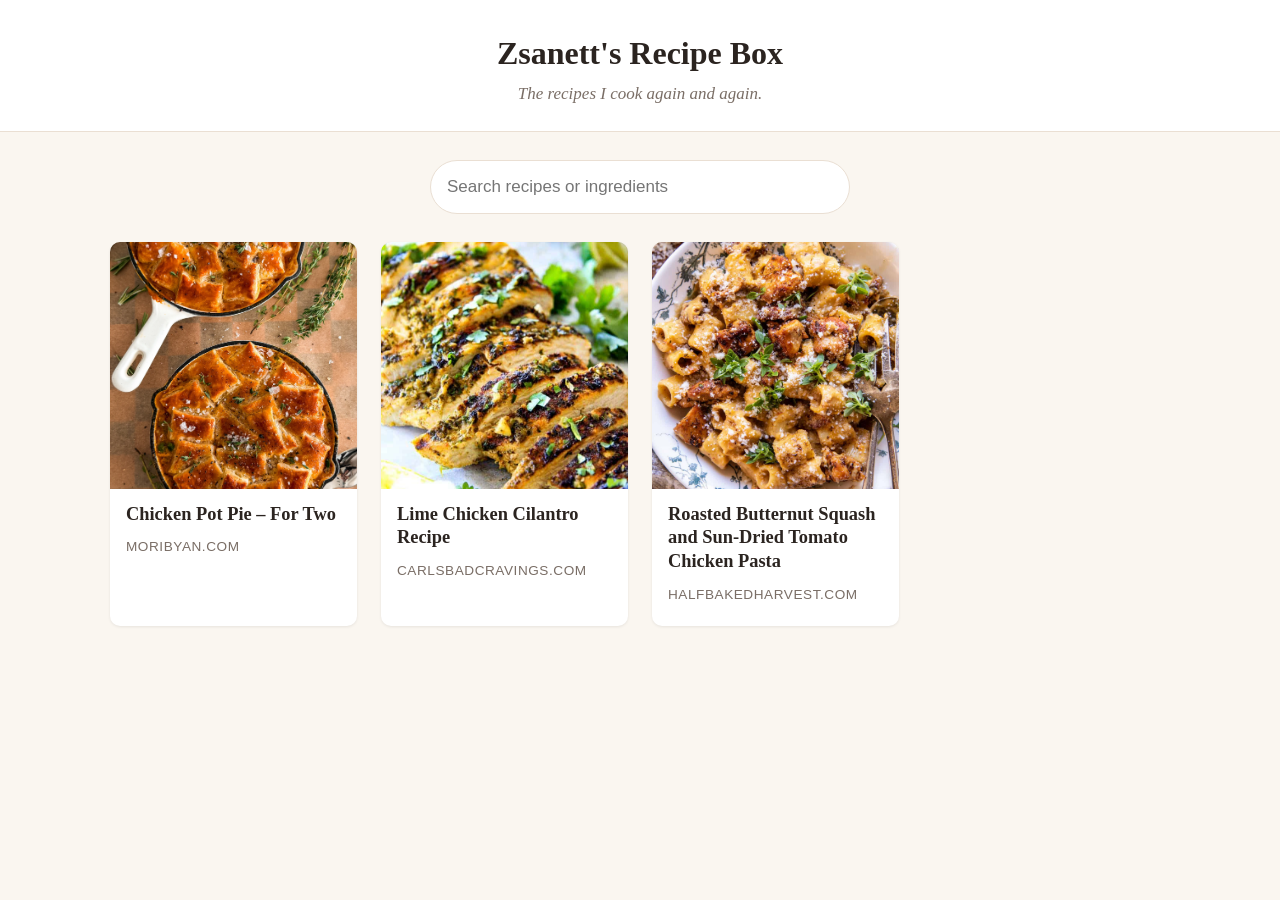
==== index.html @ 9c0dc09d "Recipe box site with schema.org recipe extractor Co-Authored-By: Devin AI <158243242+devin-ai-integr" ====
<!doctype html>
<html lang="en">
<head>
  <meta charset="utf-8">
  <meta name="viewport" content="width=device-width, initial-scale=1">
  <title>Zsanett's Recipe Box</title>
  <link rel="stylesheet" href="styles.css?v=1">
</head>
<body>
  <header class="site-header">
    <a class="brand" href="./">Zsanett's Recipe Box</a>
    <p class="tagline">The recipes I cook again and again.</p>
  </header>
  <main class="wrap">
    <input id="search" class="search" type="search" placeholder="Search recipes or ingredients" aria-label="Search recipes">
    <ul id="grid" class="grid" aria-live="polite"></ul>
  </main>
  <script src="js/app.js?v=1"></script>
  <script>RecipeBox.renderGrid();</script>
</body>
</html>
---- styles.css ----
:root {
  --bg: #faf6f0;
  --card: #fff;
  --ink: #2b2420;
  --muted: #7a6e66;
  --accent: #c0582f;
  --line: #eadfd3;
  --serif: Georgia, "Times New Roman", serif;
  --sans: -apple-system, BlinkMacSystemFont, "Segoe UI", Roboto, Helvetica, Arial, sans-serif;
}
* { box-sizing: border-box; }
body { margin: 0; background: var(--bg); color: var(--ink); font: 17px/1.6 var(--sans); }
a { color: var(--accent); }
.wrap { max-width: 1100px; margin: 0 auto; padding: 0 20px 60px; }

.site-header { text-align: center; padding: 36px 20px 24px; border-bottom: 1px solid var(--line); background: var(--card); margin-bottom: 28px; }
.brand { font: 700 2rem/1.1 var(--serif); color: var(--ink); text-decoration: none; }
.tagline { margin: 8px 0 0; color: var(--muted); font-style: italic; font-family: var(--serif); }

.search { display: block; width: 100%; max-width: 420px; margin: 0 auto 28px; padding: 12px 16px; font: inherit; border: 1px solid var(--line); border-radius: 999px; background: var(--card); }
.search:focus { outline: 2px solid var(--accent); outline-offset: 1px; }

.grid { list-style: none; margin: 0; padding: 0; display: grid; gap: 24px; grid-template-columns: repeat(auto-fill, minmax(240px, 1fr)); }
.card a { display: block; height: 100%; background: var(--card); border-radius: 10px; overflow: hidden; text-decoration: none; color: inherit; box-shadow: 0 1px 3px rgba(0,0,0,.08); transition: transform .15s, box-shadow .15s; }
.card a:hover, .card a:focus-visible { transform: translateY(-3px); box-shadow: 0 8px 20px rgba(0,0,0,.12); }
.thumb { aspect-ratio: 1 / 1; background: var(--line); }
.thumb img { width: 100%; height: 100%; object-fit: cover; display: block; }
.card-body { padding: 14px 16px 18px; }
.card h2 { margin: 0 0 6px; font: 700 1.15rem/1.3 var(--serif); }
.source { color: var(--muted); font-size: .85rem; text-transform: uppercase; letter-spacing: .04em; }
.empty { color: var(--muted); grid-column: 1 / -1; text-align: center; }

.back { display: inline-block; margin-bottom: 16px; text-decoration: none; font-weight: 600; }
.recipe-card { background: var(--card); border: 1px solid var(--line); border-radius: 12px; overflow: hidden; }
.recipe-head { display: grid; grid-template-columns: minmax(0, 1fr) minmax(0, 1fr); align-items: center; border-bottom: 1px solid var(--line); }
.hero { width: 100%; aspect-ratio: 1 / 1; object-fit: cover; display: block; }
.recipe-title { padding: 28px 32px; }
.recipe-title h1 { font: 700 2.2rem/1.15 var(--serif); margin: 0 0 12px; }
.btn { margin-top: 12px; padding: 10px 22px; border: 0; border-radius: 999px; background: var(--accent); color: #fff; font: 600 .95rem var(--sans); cursor: pointer; }
.btn:hover { filter: brightness(1.08); }

.recipe-body { display: grid; grid-template-columns: minmax(0, 1fr) minmax(0, 1.6fr); gap: 40px; padding: 28px 32px 36px; }
.recipe-body h2 { font: 700 1.4rem var(--serif); margin: 0 0 14px; padding-bottom: 8px; border-bottom: 2px solid var(--accent); }
.recipe-body h3 { font: 700 1rem var(--sans); text-transform: uppercase; letter-spacing: .05em; color: var(--muted); margin: 22px 0 8px; }
.ingredients { list-style: none; margin: 0; padding: 0; }
.ingredients li { padding: 8px 0; border-bottom: 1px dashed var(--line); }
.ingredients label { display: flex; gap: 10px; align-items: flex-start; cursor: pointer; }
.ingredients input { margin-top: 6px; accent-color: var(--accent); }
.ingredients input:checked + span { color: var(--muted); text-decoration: line-through; }
.method ol { margin: 0; padding: 0; list-style: none; counter-reset: step; }
.method li { counter-increment: step; position: relative; padding: 0 0 18px 46px; }
.method li::before { content: counter(step); position: absolute; left: 0; top: 0; width: 30px; height: 30px; border-radius: 50%; background: var(--accent); color: #fff; font-weight: 700; font-size: .9rem; display: grid; place-items: center; }

@media (max-width: 760px) {
  .recipe-head, .recipe-body { grid-template-columns: 1fr; }
  .recipe-title, .recipe-body { padding: 20px; }
  .recipe-title h1 { font-size: 1.7rem; }
  .recipe-body { gap: 24px; }
}

@media print {
  .site-header, .back, .btn { display: none; }
  body { background: #fff; }
  .recipe-card { border: 0; }
  .recipe-head { grid-template-columns: 200px 1fr; }
}
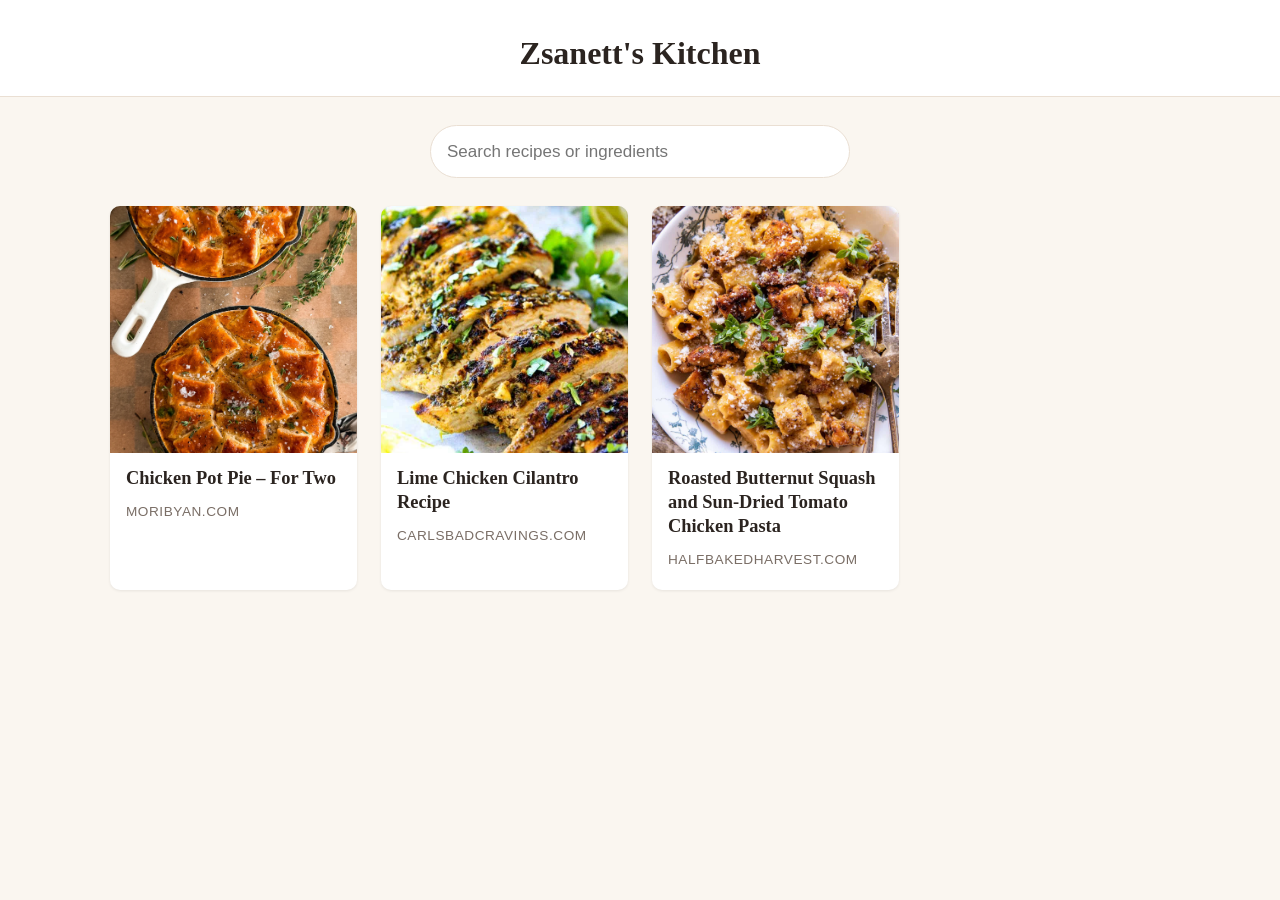
==== commit 30660fe5: "Rename site to Zsanett's Kitchen and drop the tagline Co-Authored-By: Devin AI <158243242+devin-ai-i" ====
--- a/index.html
+++ b/index.html
@@ -3,19 +3,18 @@
 <head>
   <meta charset="utf-8">
   <meta name="viewport" content="width=device-width, initial-scale=1">
-  <title>Zsanett's Recipe Box</title>
-  <link rel="stylesheet" href="styles.css?v=1">
+  <title>Zsanett's Kitchen</title>
+  <link rel="stylesheet" href="styles.css?v=2">
 </head>
 <body>
   <header class="site-header">
-    <a class="brand" href="./">Zsanett's Recipe Box</a>
-    <p class="tagline">The recipes I cook again and again.</p>
+    <a class="brand" href="./">Zsanett's Kitchen</a>
   </header>
   <main class="wrap">
     <input id="search" class="search" type="search" placeholder="Search recipes or ingredients" aria-label="Search recipes">
     <ul id="grid" class="grid" aria-live="polite"></ul>
   </main>
-  <script src="js/app.js?v=1"></script>
+  <script src="js/app.js?v=2"></script>
   <script>RecipeBox.renderGrid();</script>
 </body>
 </html>
--- a/styles.css
+++ b/styles.css
@@ -15,7 +15,6 @@
 
 .site-header { text-align: center; padding: 36px 20px 24px; border-bottom: 1px solid var(--line); background: var(--card); margin-bottom: 28px; }
 .brand { font: 700 2rem/1.1 var(--serif); color: var(--ink); text-decoration: none; }
-.tagline { margin: 8px 0 0; color: var(--muted); font-style: italic; font-family: var(--serif); }
 
 .search { display: block; width: 100%; max-width: 420px; margin: 0 auto 28px; padding: 12px 16px; font: inherit; border: 1px solid var(--line); border-radius: 999px; background: var(--card); }
 .search:focus { outline: 2px solid var(--accent); outline-offset: 1px; }
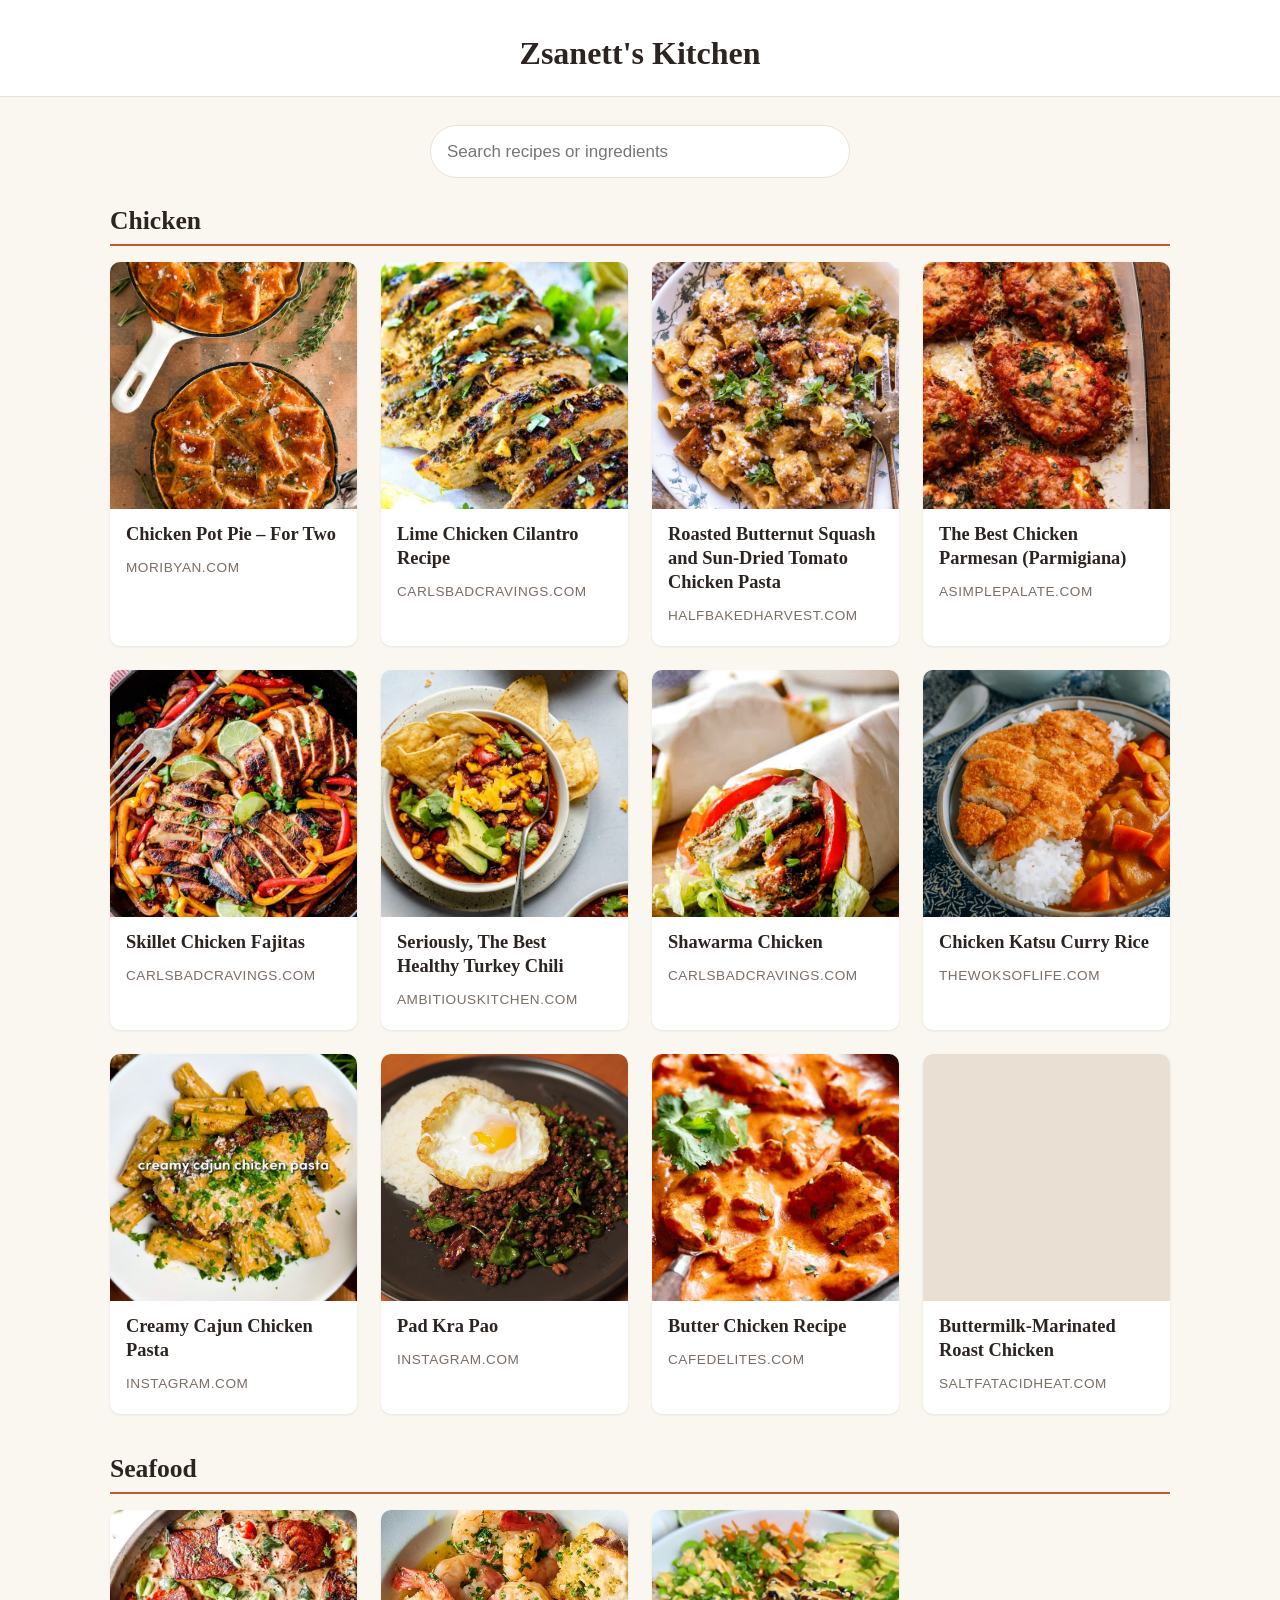
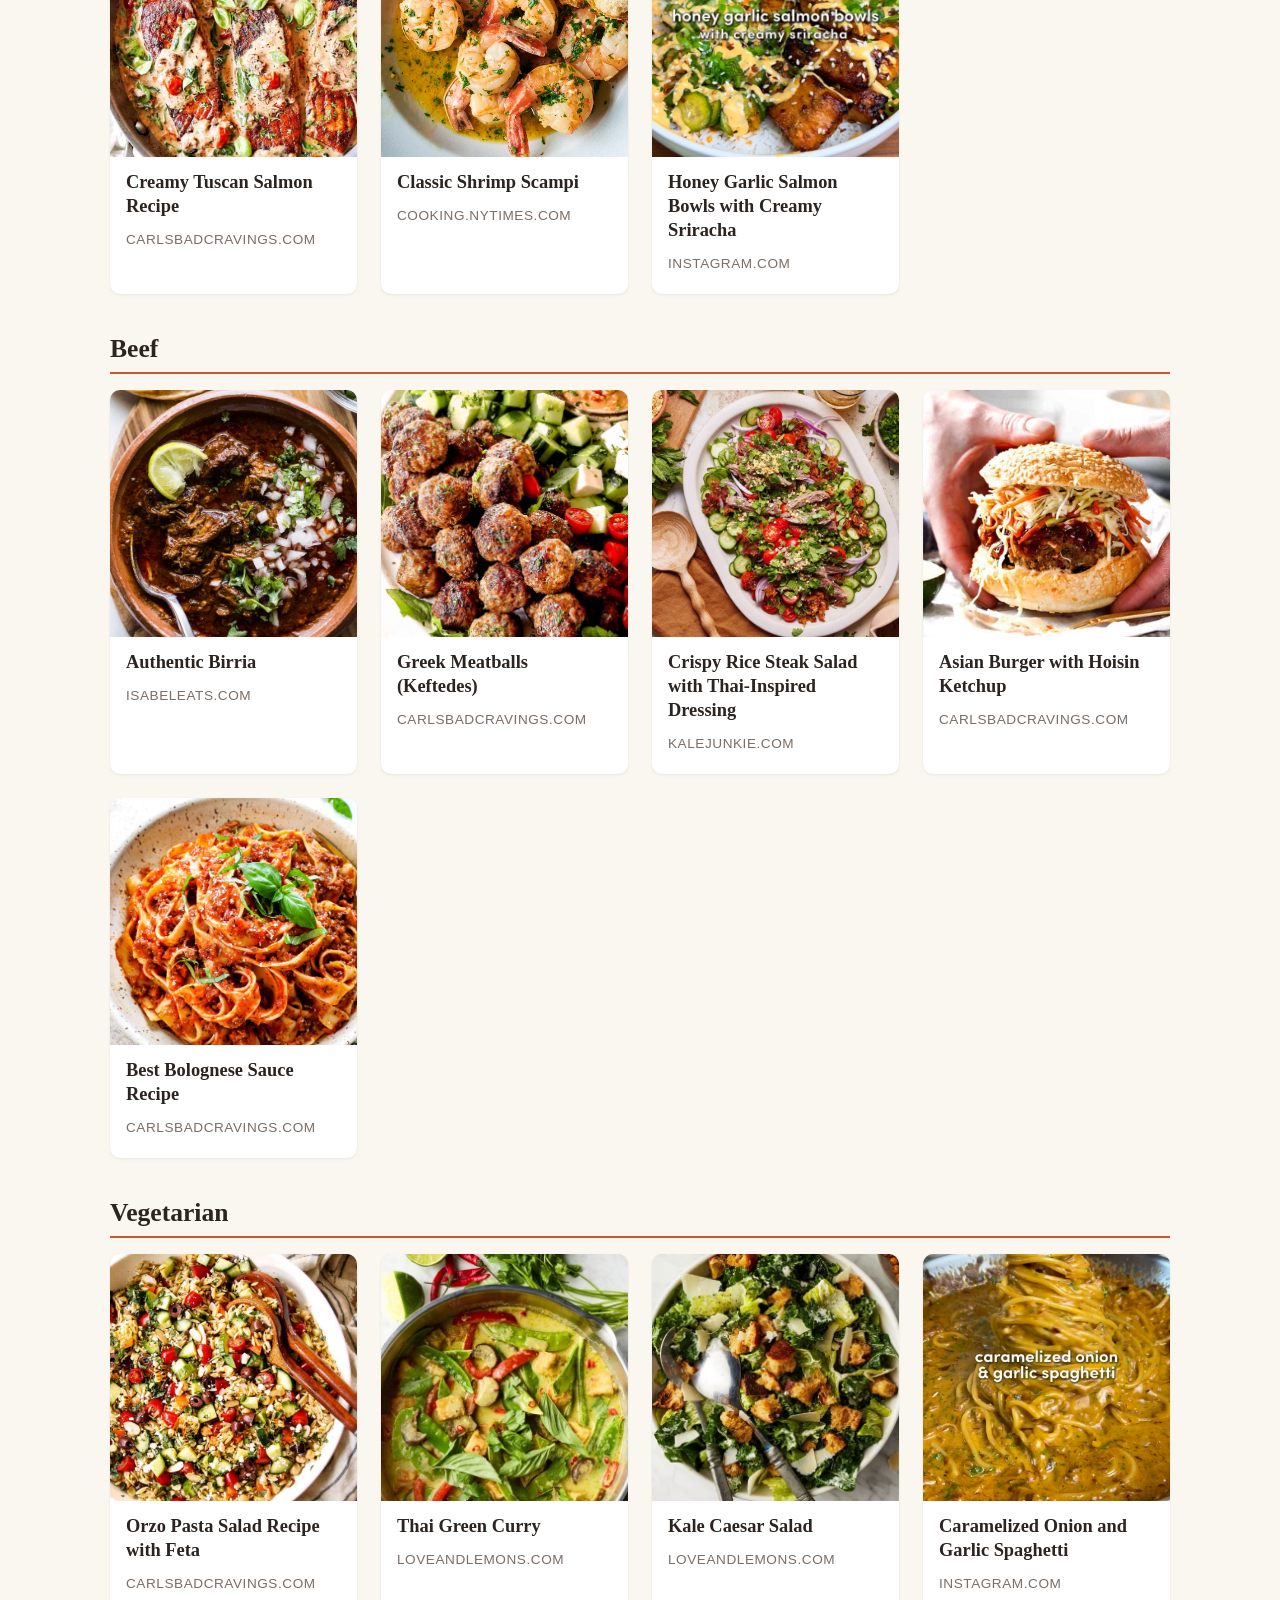
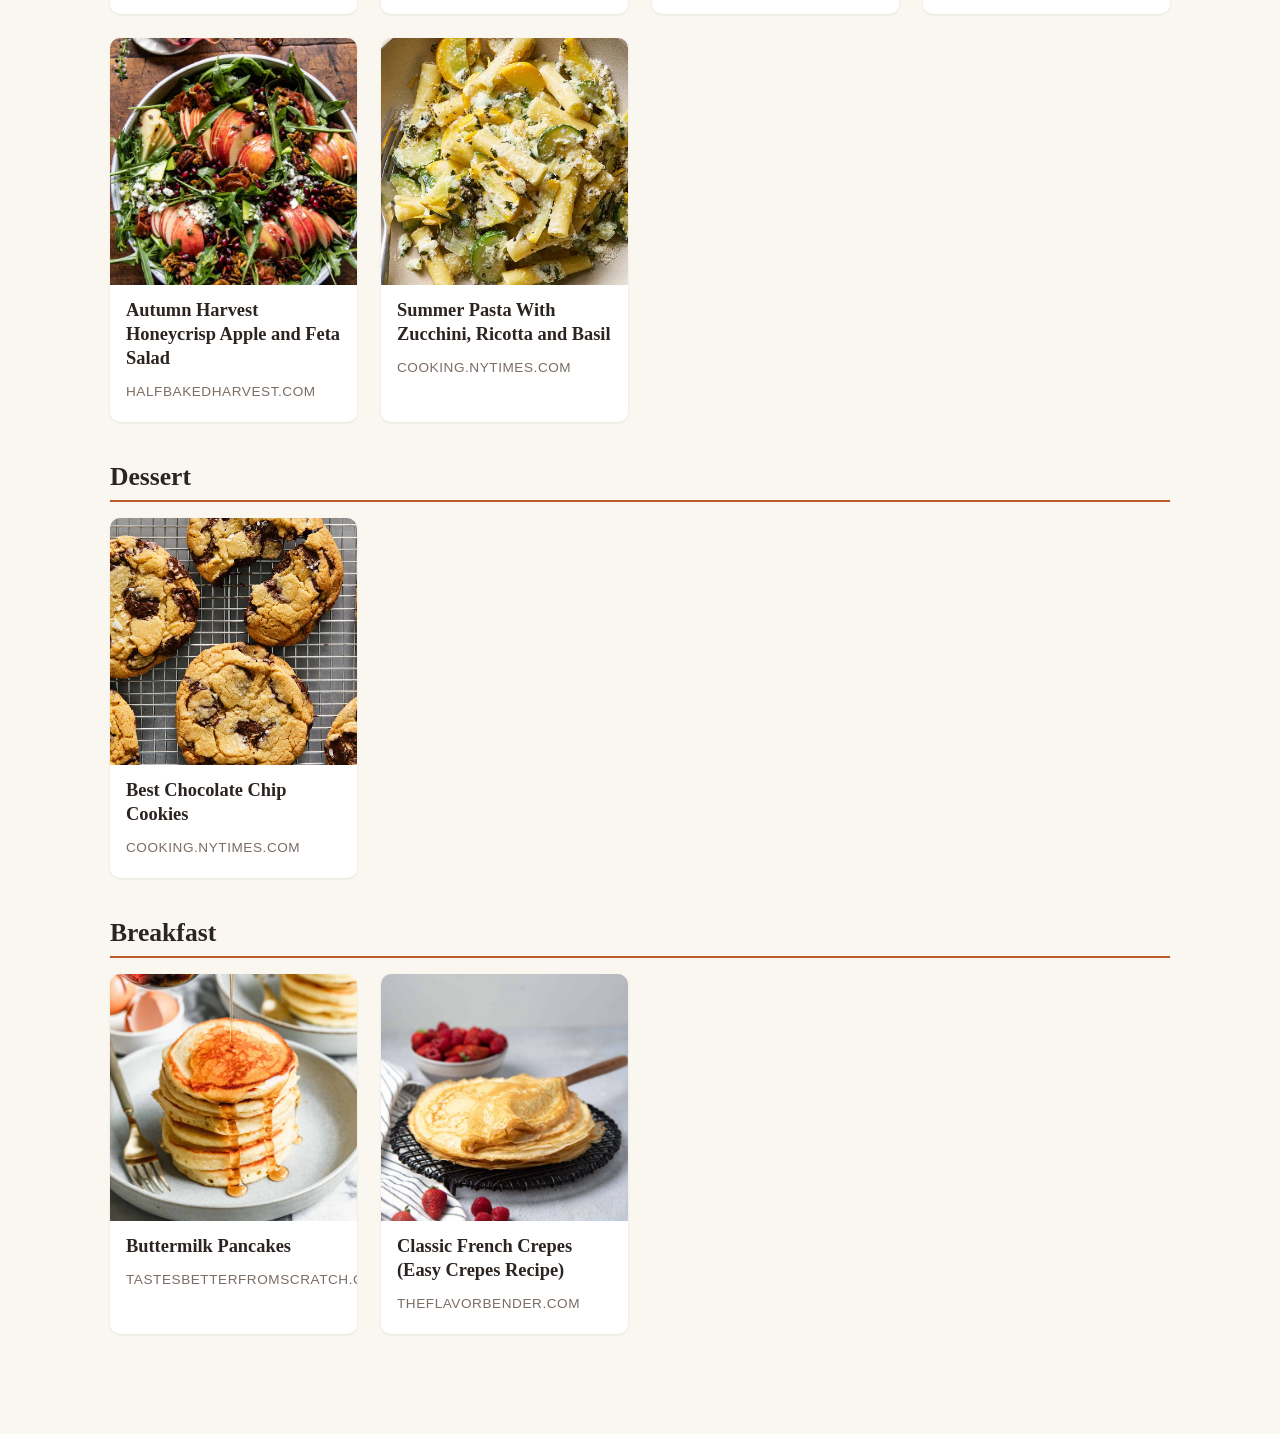
==== commit 1034b0ef: "Group recipes by protein, split ingredient sub-recipes, add 7 recipes Co-Authored-By: Devin AI <1582" ====
--- a/index.html
+++ b/index.html
@@ -4,7 +4,7 @@
   <meta charset="utf-8">
   <meta name="viewport" content="width=device-width, initial-scale=1">
   <title>Zsanett's Kitchen</title>
-  <link rel="stylesheet" href="styles.css?v=2">
+  <link rel="stylesheet" href="styles.css?v=3">
 </head>
 <body>
   <header class="site-header">
@@ -12,9 +12,9 @@
   </header>
   <main class="wrap">
     <input id="search" class="search" type="search" placeholder="Search recipes or ingredients" aria-label="Search recipes">
-    <ul id="grid" class="grid" aria-live="polite"></ul>
+    <div id="grid" aria-live="polite"></div>
   </main>
-  <script src="js/app.js?v=2"></script>
+  <script src="js/app.js?v=3"></script>
   <script>RecipeBox.renderGrid();</script>
 </body>
 </html>
--- a/styles.css
+++ b/styles.css
@@ -25,8 +25,10 @@
 .thumb { aspect-ratio: 1 / 1; background: var(--line); }
 .thumb img { width: 100%; height: 100%; object-fit: cover; display: block; }
 .card-body { padding: 14px 16px 18px; }
-.card h2 { margin: 0 0 6px; font: 700 1.15rem/1.3 var(--serif); }
+.card h3 { margin: 0 0 6px; font: 700 1.15rem/1.3 var(--serif); }
 .source { color: var(--muted); font-size: .85rem; text-transform: uppercase; letter-spacing: .04em; }
+.group { margin-bottom: 40px; }
+.group-title { font: 700 1.6rem var(--serif); margin: 0 0 16px; padding-bottom: 8px; border-bottom: 2px solid var(--accent); }
 .empty { color: var(--muted); grid-column: 1 / -1; text-align: center; }
 
 .back { display: inline-block; margin-bottom: 16px; text-decoration: none; font-weight: 600; }
@@ -42,6 +44,8 @@
 .recipe-body h2 { font: 700 1.4rem var(--serif); margin: 0 0 14px; padding-bottom: 8px; border-bottom: 2px solid var(--accent); }
 .recipe-body h3 { font: 700 1rem var(--sans); text-transform: uppercase; letter-spacing: .05em; color: var(--muted); margin: 22px 0 8px; }
 .ingredients { list-style: none; margin: 0; padding: 0; }
+.ingredient-groups h3:first-child { margin-top: 0; }
+.ingredients + h3 { margin-top: 28px; }
 .ingredients li { padding: 8px 0; border-bottom: 1px dashed var(--line); }
 .ingredients label { display: flex; gap: 10px; align-items: flex-start; cursor: pointer; }
 .ingredients input { margin-top: 6px; accent-color: var(--accent); }
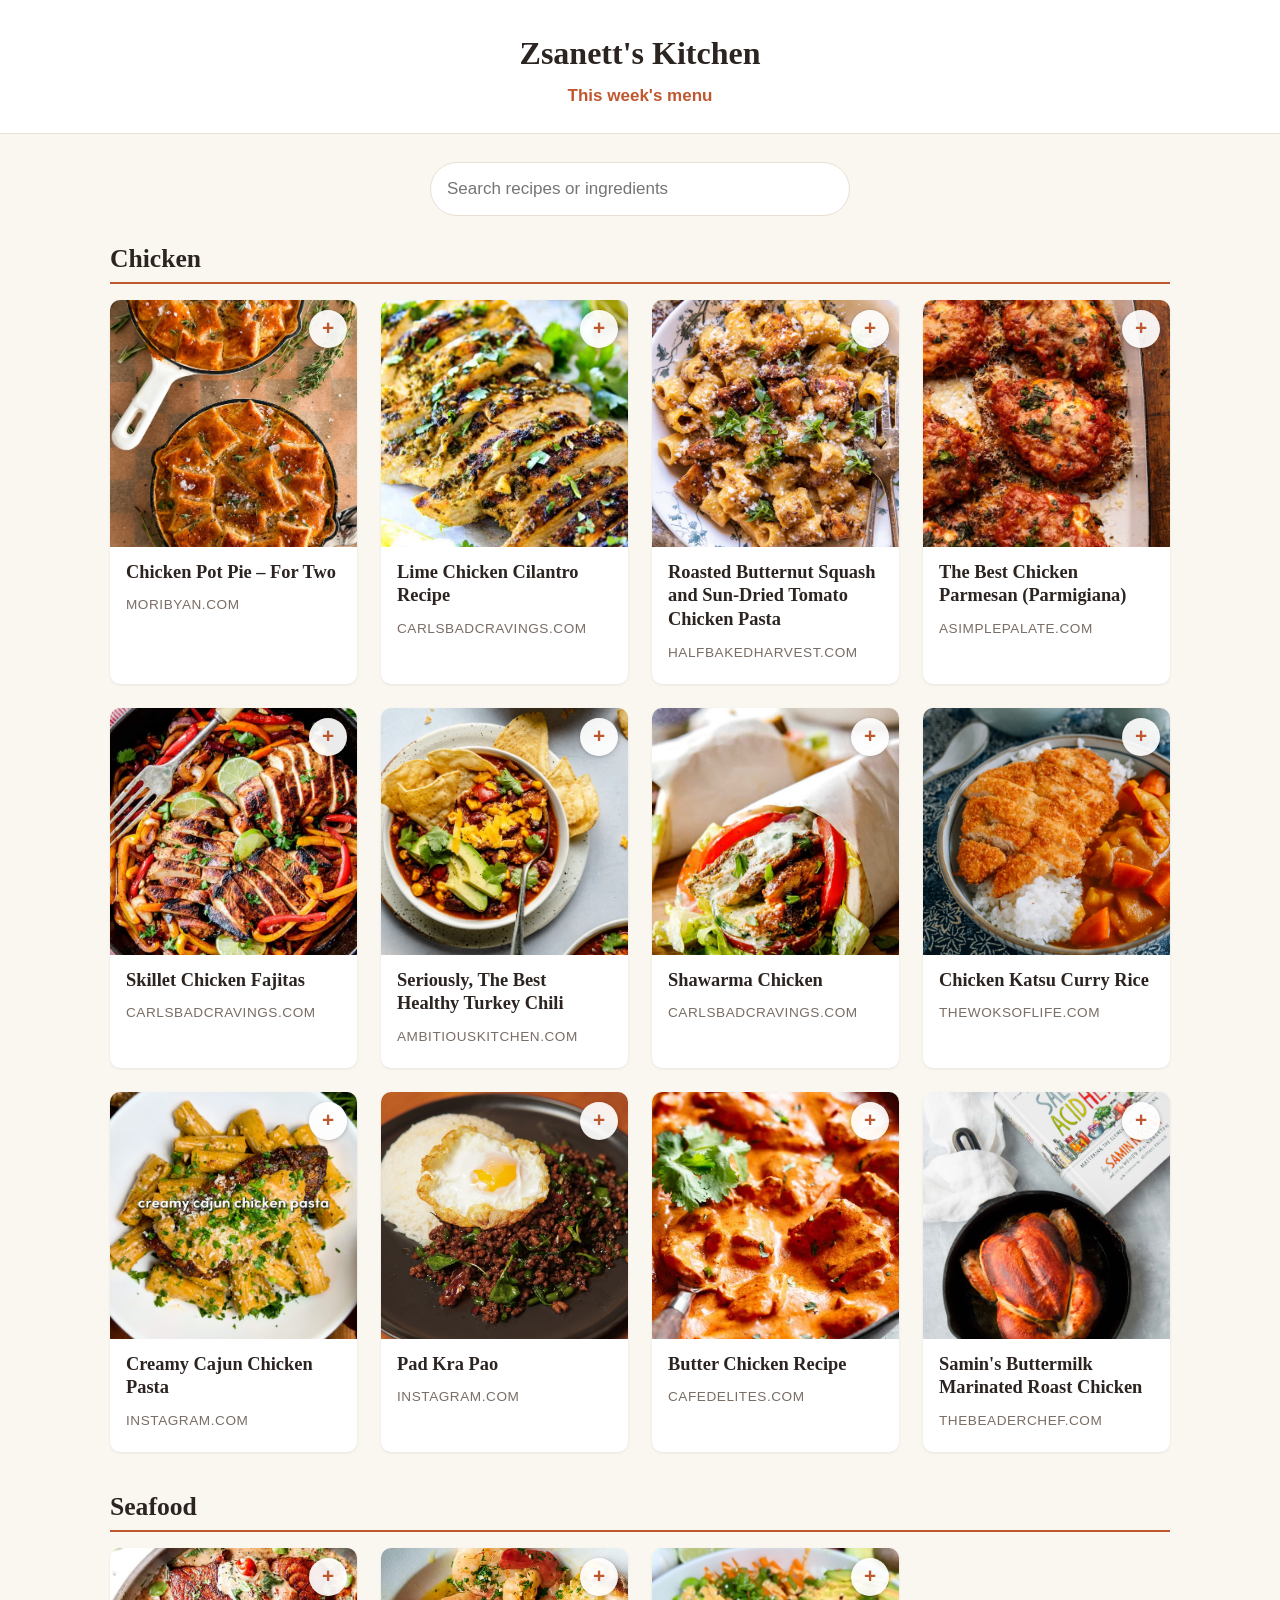
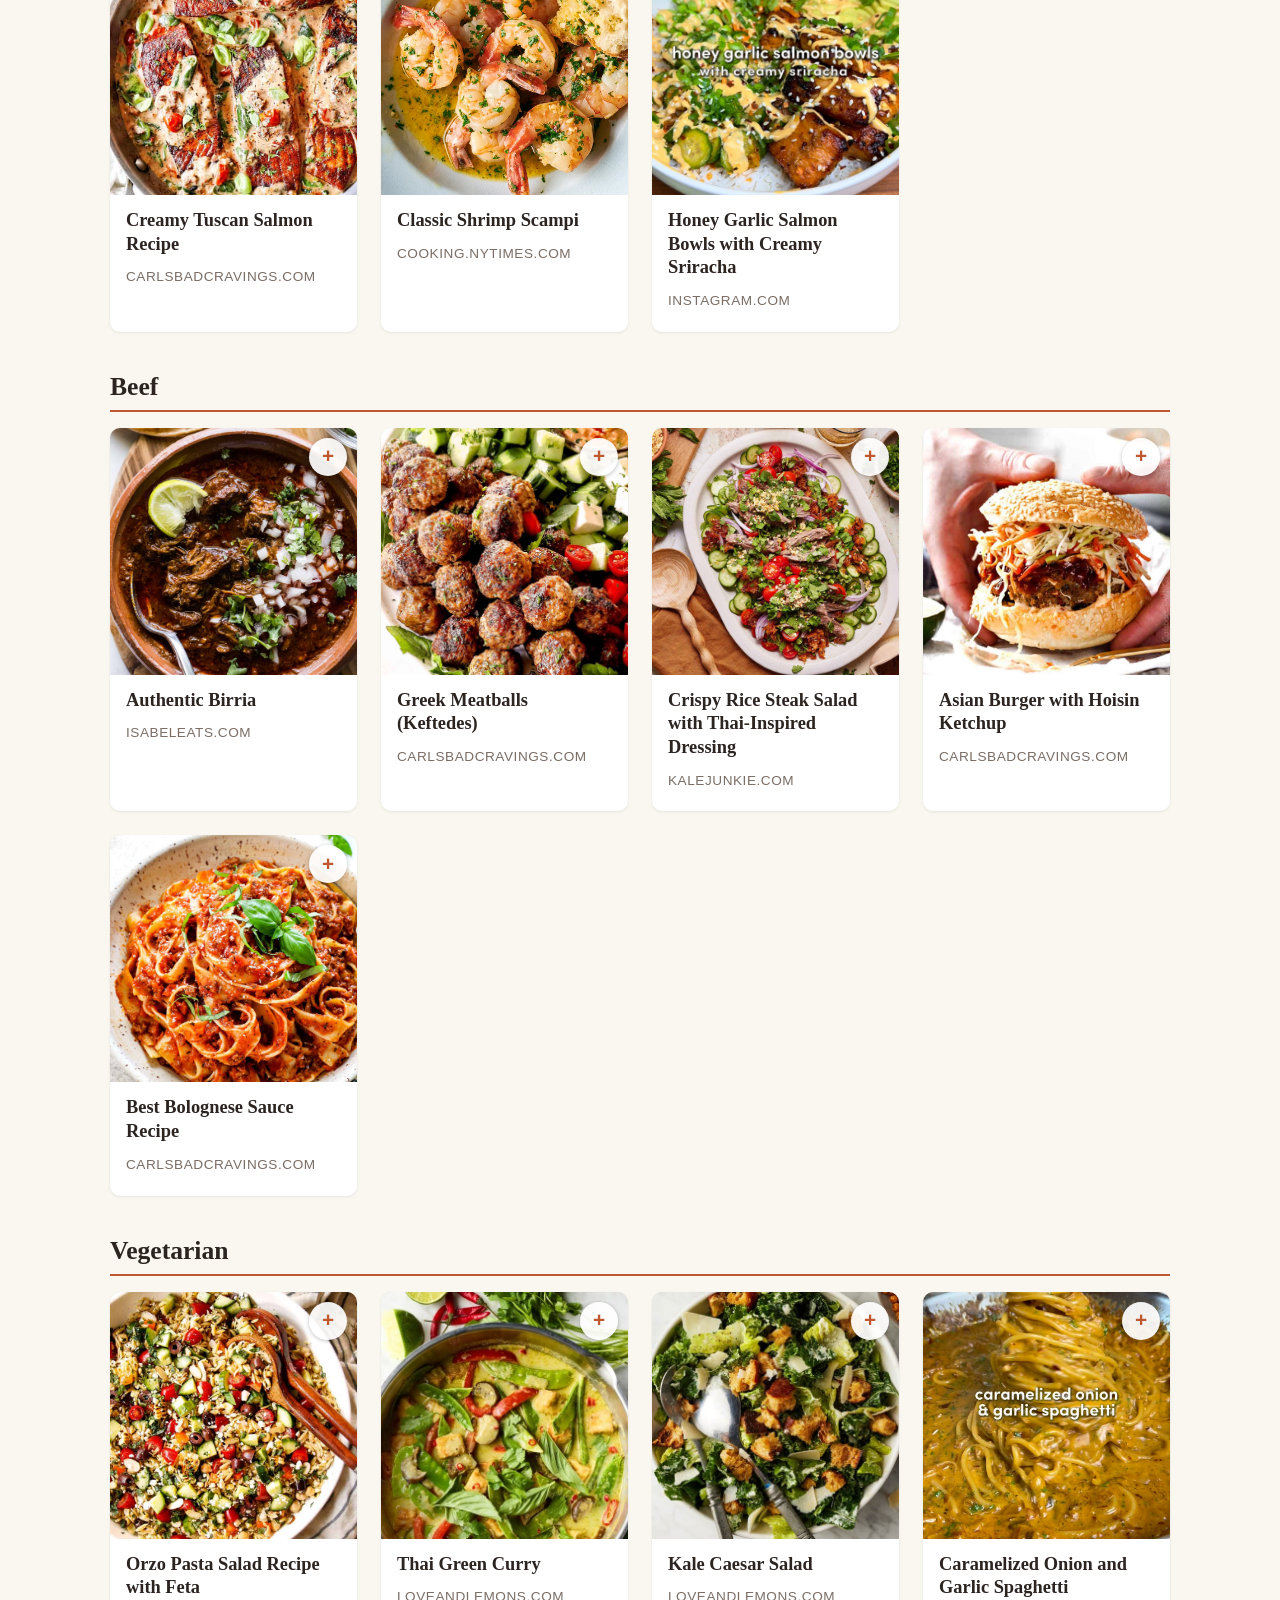
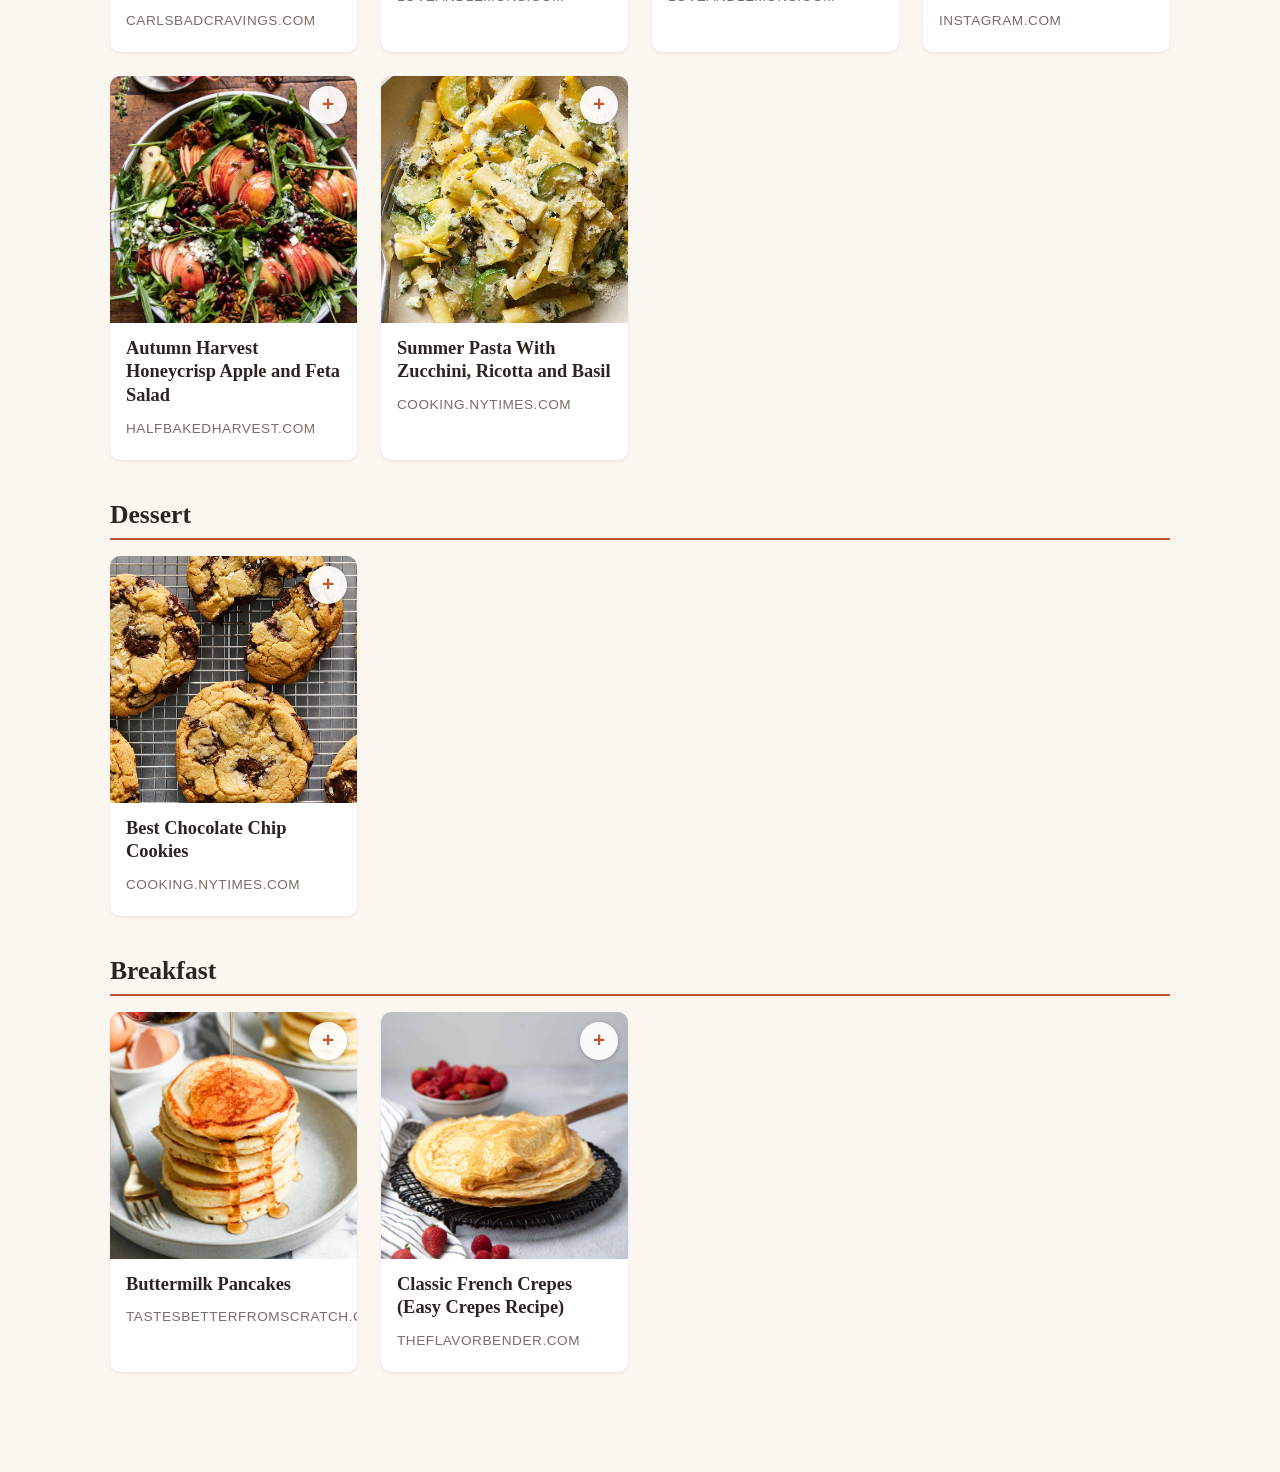
==== commit 484f0854: "Add this week's menu with a Trader Joe's-style shopping list Co-Authored-By: Devin AI <158243242+dev" ====
--- a/index.html
+++ b/index.html
@@ -4,17 +4,18 @@
   <meta charset="utf-8">
   <meta name="viewport" content="width=device-width, initial-scale=1">
   <title>Zsanett's Kitchen</title>
-  <link rel="stylesheet" href="styles.css?v=3">
+  <link rel="stylesheet" href="styles.css?v=4">
 </head>
 <body>
   <header class="site-header">
     <a class="brand" href="./">Zsanett's Kitchen</a>
+    <a class="menu-link" href="menu.html">This week's menu <span id="menu-count" class="count"></span></a>
   </header>
   <main class="wrap">
     <input id="search" class="search" type="search" placeholder="Search recipes or ingredients" aria-label="Search recipes">
     <div id="grid" aria-live="polite"></div>
   </main>
-  <script src="js/app.js?v=3"></script>
+  <script src="js/app.js?v=4"></script>
   <script>RecipeBox.renderGrid();</script>
 </body>
 </html>
--- a/styles.css
+++ b/styles.css
@@ -39,6 +39,27 @@
 .recipe-title h1 { font: 700 2.2rem/1.15 var(--serif); margin: 0 0 12px; }
 .btn { margin-top: 12px; padding: 10px 22px; border: 0; border-radius: 999px; background: var(--accent); color: #fff; font: 600 .95rem var(--sans); cursor: pointer; }
 .btn:hover { filter: brightness(1.08); }
+.actions { display: flex; flex-wrap: wrap; gap: 0 10px; }
+.btn-menu { background: var(--card); color: var(--accent); box-shadow: inset 0 0 0 2px var(--accent); }
+.btn-menu.on, .add-btn.on { background: var(--accent); color: #fff; }
+.btn-light { background: var(--line); color: var(--ink); margin-top: 0; }
+
+.menu-link { display: block; width: max-content; margin: 10px auto 0; font-weight: 600; text-decoration: none; }
+.count:not(:empty) { display: inline-block; min-width: 1.5em; margin-left: 4px; padding: 0 6px; border-radius: 999px; background: var(--accent); color: #fff; font-size: .8rem; text-align: center; }
+.card { position: relative; }
+.add-btn { position: absolute; top: 10px; right: 10px; width: 38px; height: 38px; border: 0; border-radius: 50%; background: rgba(255,255,255,.92); color: var(--accent); font: 700 1.3rem/1 var(--sans); cursor: pointer; box-shadow: 0 1px 4px rgba(0,0,0,.25); }
+
+.menu-page h1 { font: 700 2rem var(--serif); margin: 0 0 16px; }
+.menu-list { list-style: none; margin: 0 0 32px; padding: 0; display: grid; gap: 10px; grid-template-columns: repeat(auto-fill, minmax(280px, 1fr)); }
+.menu-list li { display: flex; align-items: center; gap: 12px; padding: 8px; background: var(--card); border: 1px solid var(--line); border-radius: 10px; }
+.menu-list img, .menu-thumb { width: 56px; height: 56px; flex-shrink: 0; object-fit: cover; border-radius: 6px; background: var(--line); }
+.menu-list a { flex: 1; color: var(--ink); font-weight: 600; text-decoration: none; }
+.remove { border: 0; background: none; color: var(--muted); font-size: 1.6rem; line-height: 1; cursor: pointer; padding: 4px 8px; }
+.list-head { display: flex; align-items: center; justify-content: space-between; gap: 12px; margin-bottom: 14px; padding-bottom: 8px; border-bottom: 2px solid var(--accent); }
+.list-head h2 { font: 700 1.4rem var(--serif); margin: 0; }
+.shopping { background: var(--card); border: 1px solid var(--line); border-radius: 12px; padding: 4px 24px 20px; }
+.shopping h3 { font: 700 1rem var(--sans); text-transform: uppercase; letter-spacing: .05em; color: var(--muted); margin: 22px 0 6px; }
+.from { display: block; color: var(--muted); font-size: .8rem; }
 
 .recipe-body { display: grid; grid-template-columns: minmax(0, 1fr) minmax(0, 1.6fr); gap: 40px; padding: 28px 32px 36px; }
 .recipe-body h2 { font: 700 1.4rem var(--serif); margin: 0 0 14px; padding-bottom: 8px; border-bottom: 2px solid var(--accent); }
@@ -62,7 +83,7 @@
 }
 
 @media print {
-  .site-header, .back, .btn { display: none; }
+  .site-header, .back, .btn, .add-btn { display: none; }
   body { background: #fff; }
   .recipe-card { border: 0; }
   .recipe-head { grid-template-columns: 200px 1fr; }
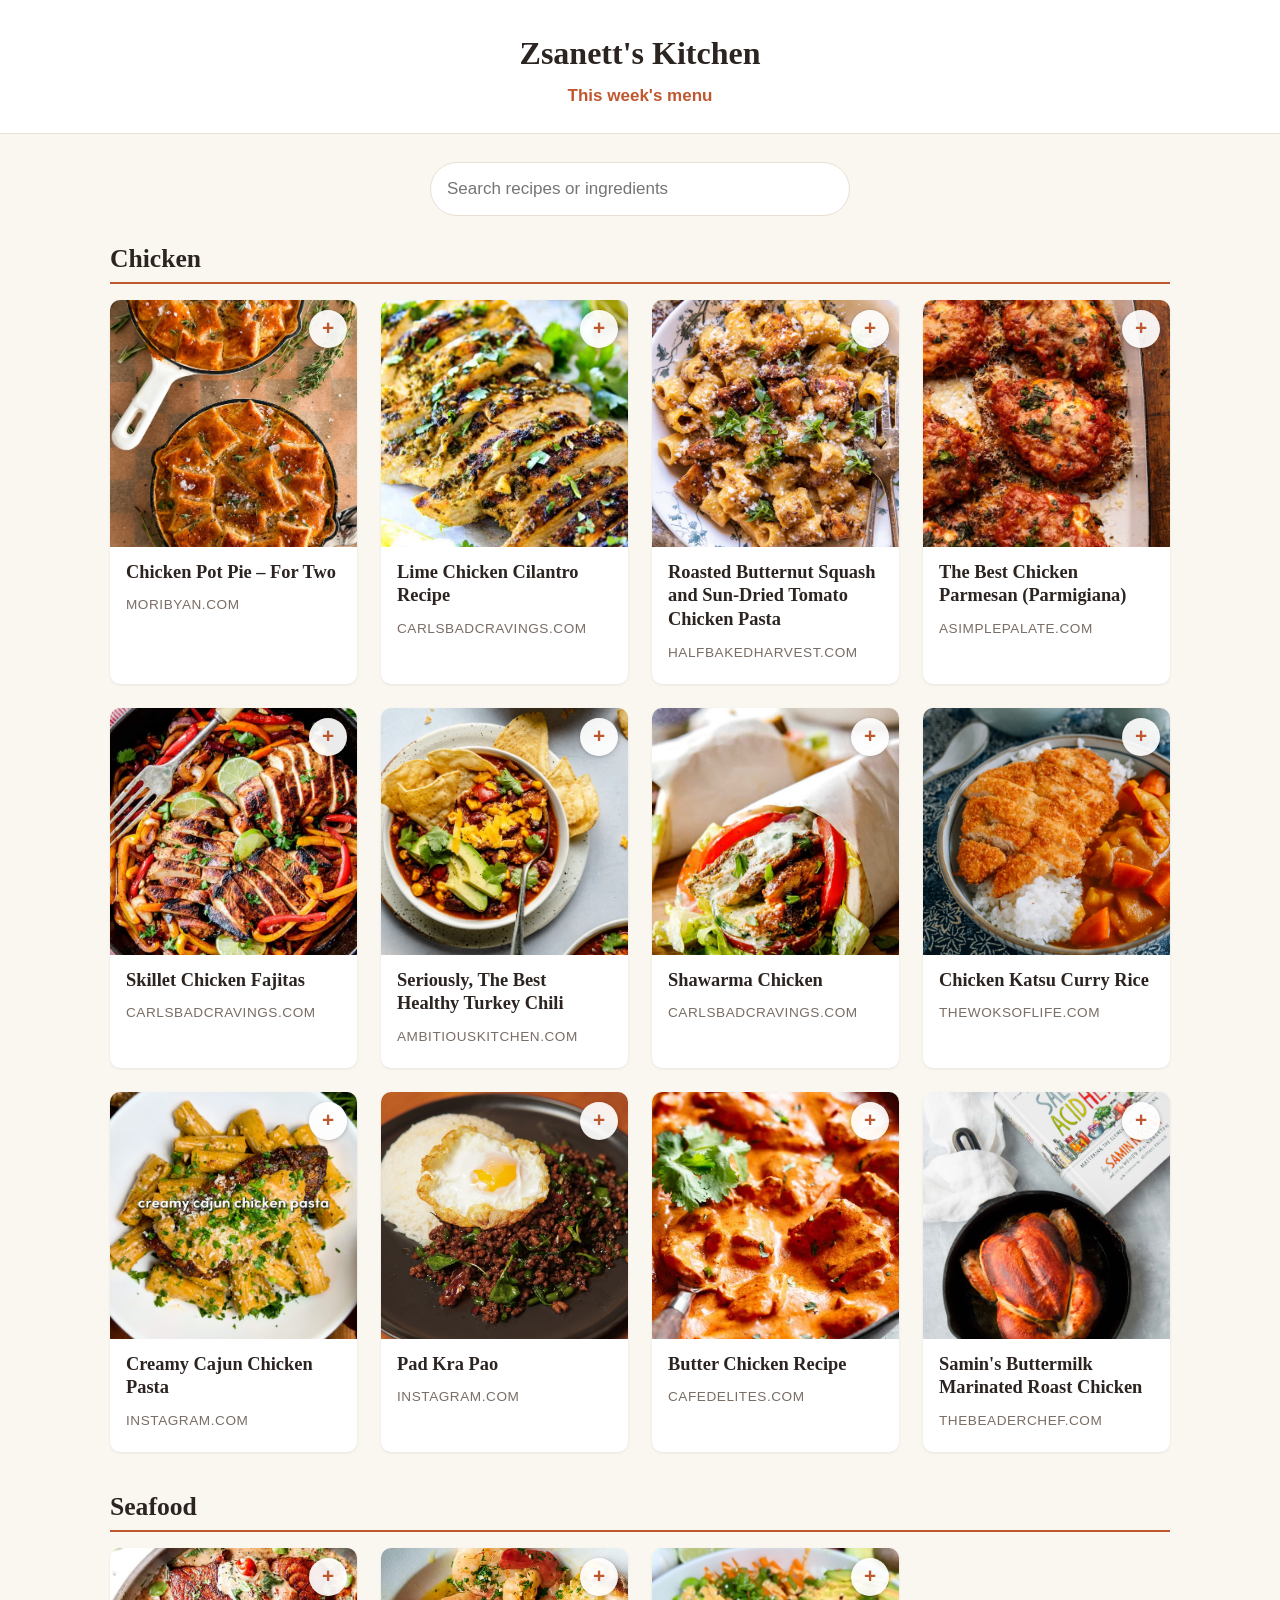
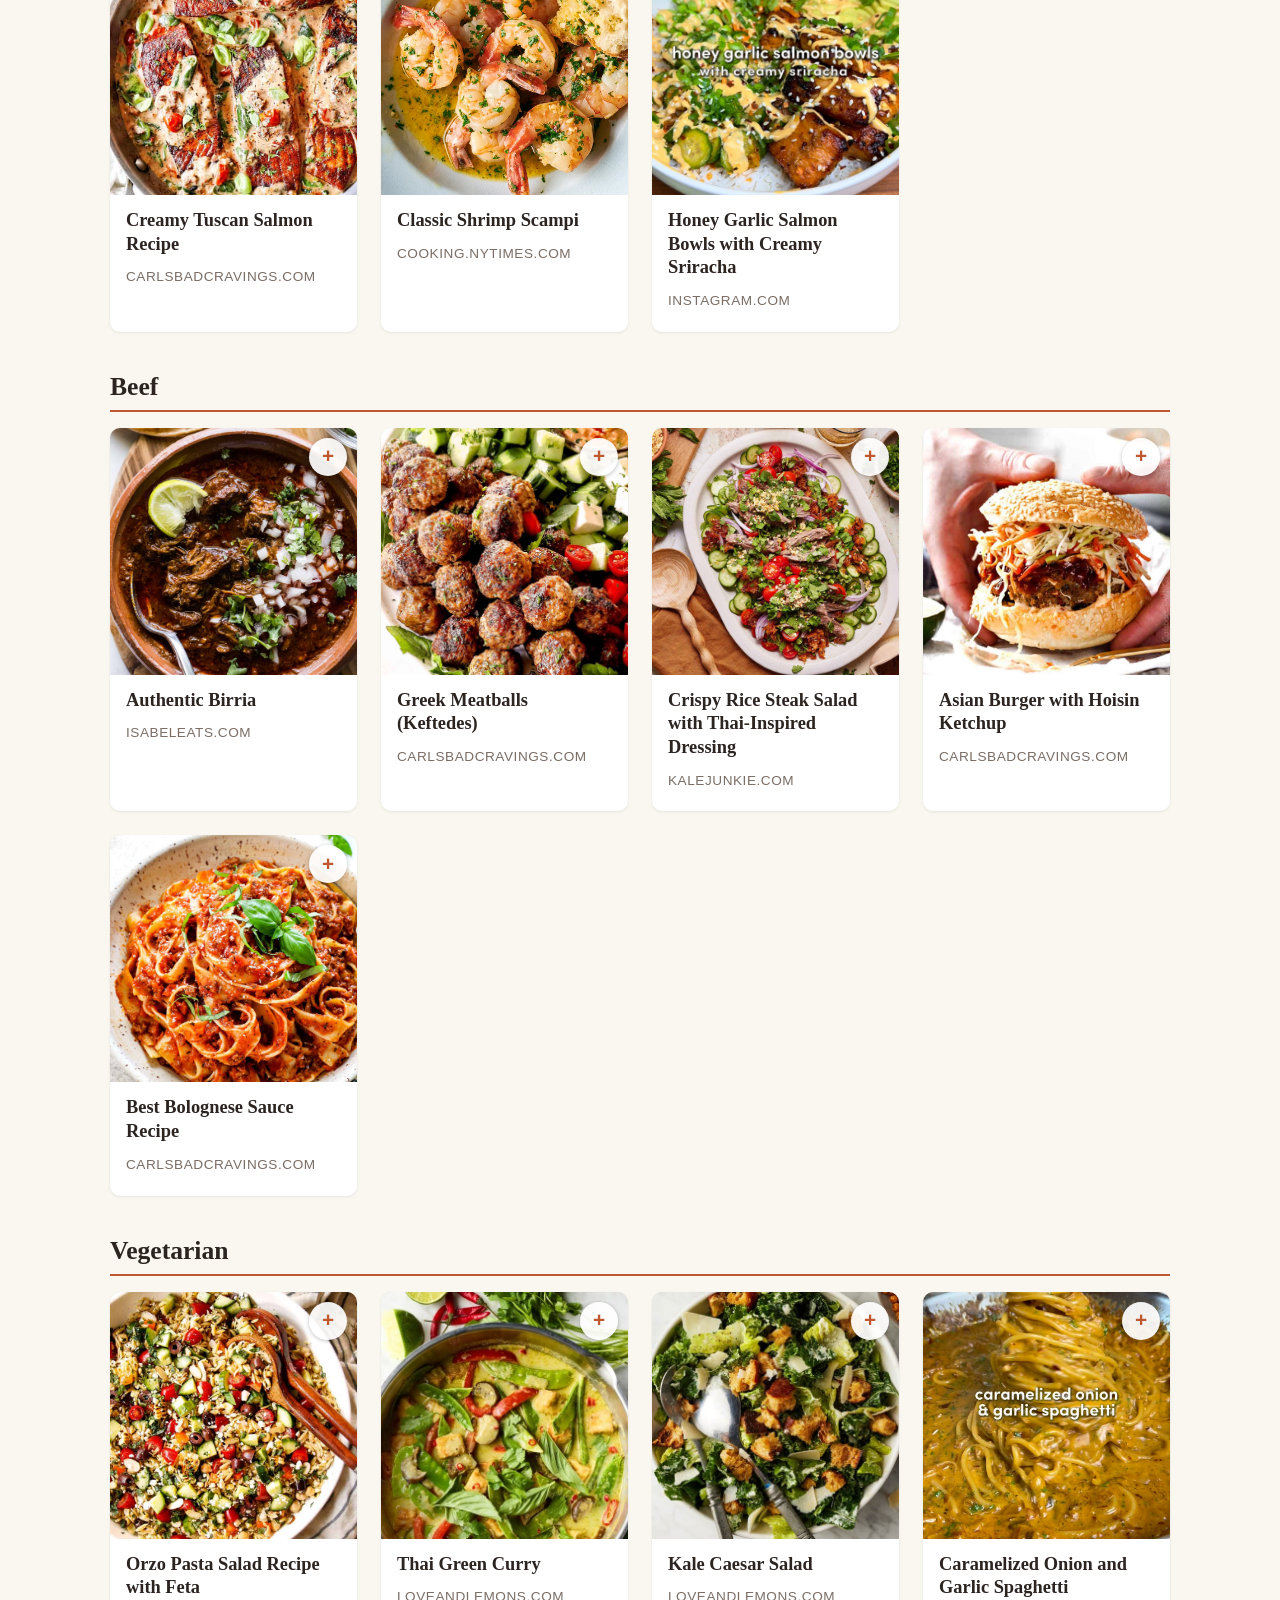
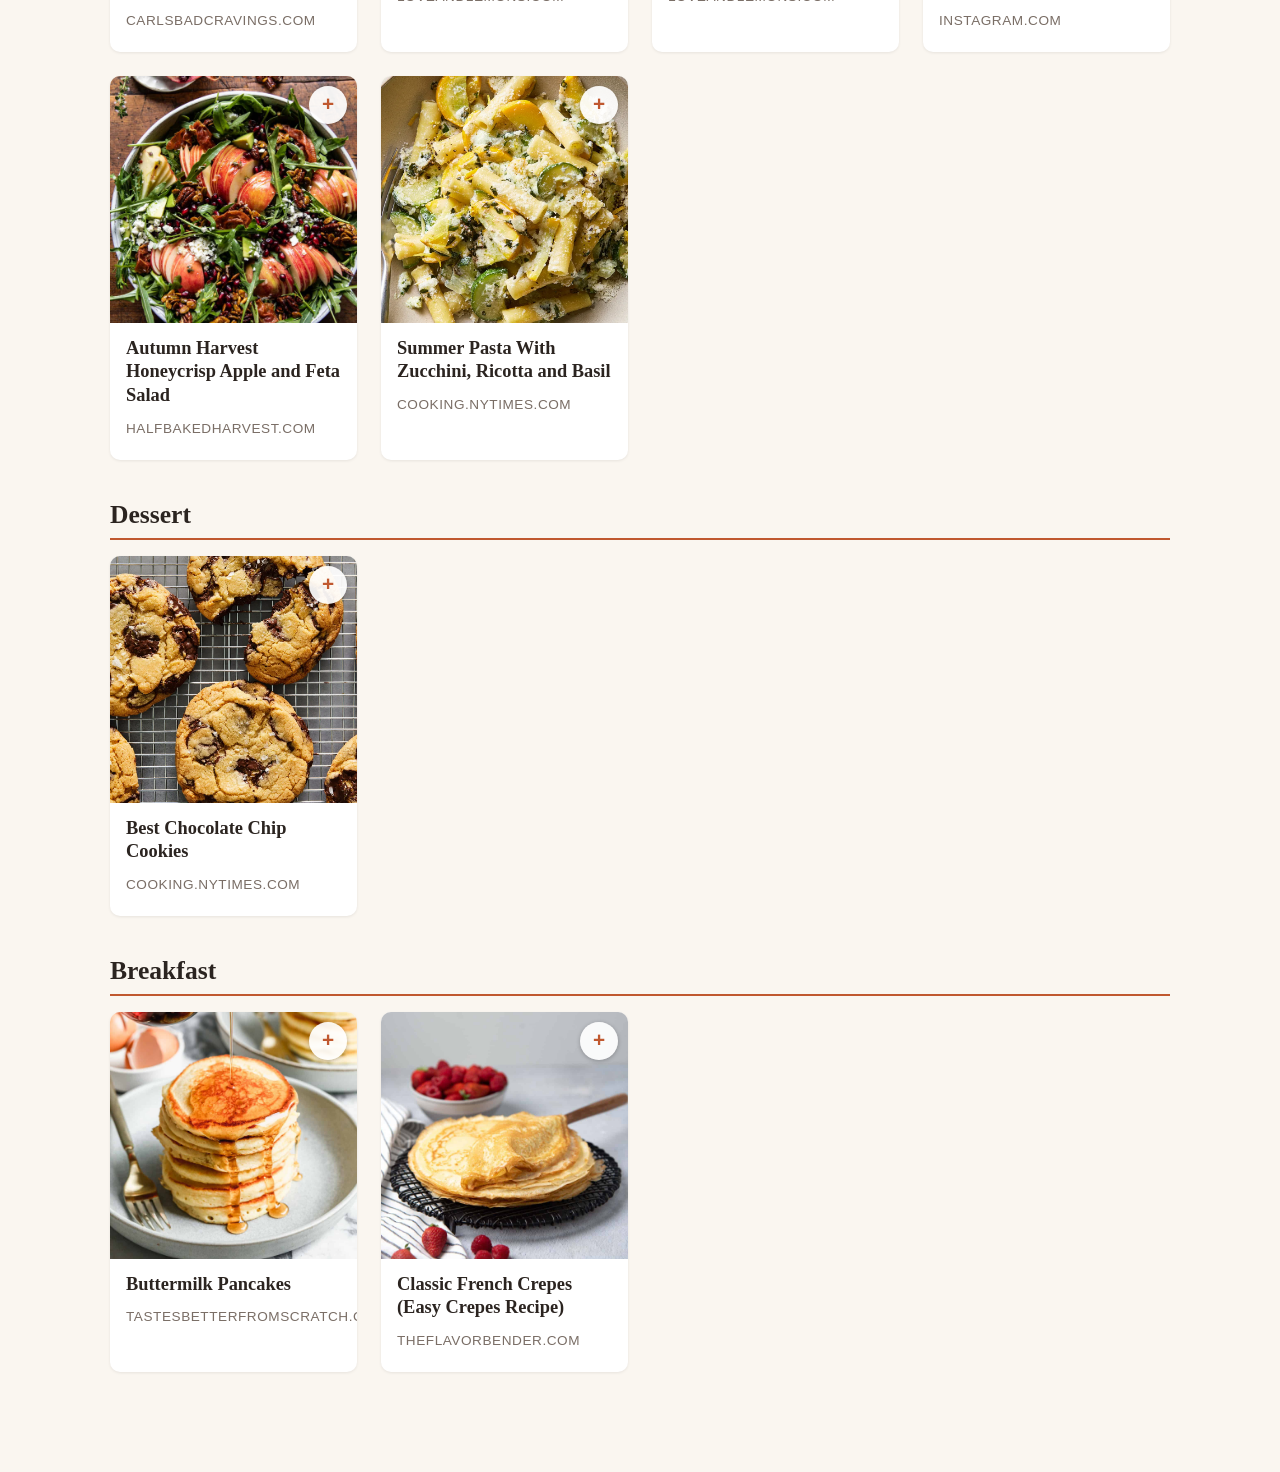
==== commit b44c9331: "Shopping list: ingredient names only, merge repeats, one spices line, skip staples Co-Authored-By: D" ====
--- a/index.html
+++ b/index.html
@@ -4,7 +4,7 @@
   <meta charset="utf-8">
   <meta name="viewport" content="width=device-width, initial-scale=1">
   <title>Zsanett's Kitchen</title>
-  <link rel="stylesheet" href="styles.css?v=4">
+  <link rel="stylesheet" href="styles.css?v=5">
 </head>
 <body>
   <header class="site-header">
@@ -15,7 +15,7 @@
     <input id="search" class="search" type="search" placeholder="Search recipes or ingredients" aria-label="Search recipes">
     <div id="grid" aria-live="polite"></div>
   </main>
-  <script src="js/app.js?v=4"></script>
+  <script src="js/app.js?v=5"></script>
   <script>RecipeBox.renderGrid();</script>
 </body>
 </html>
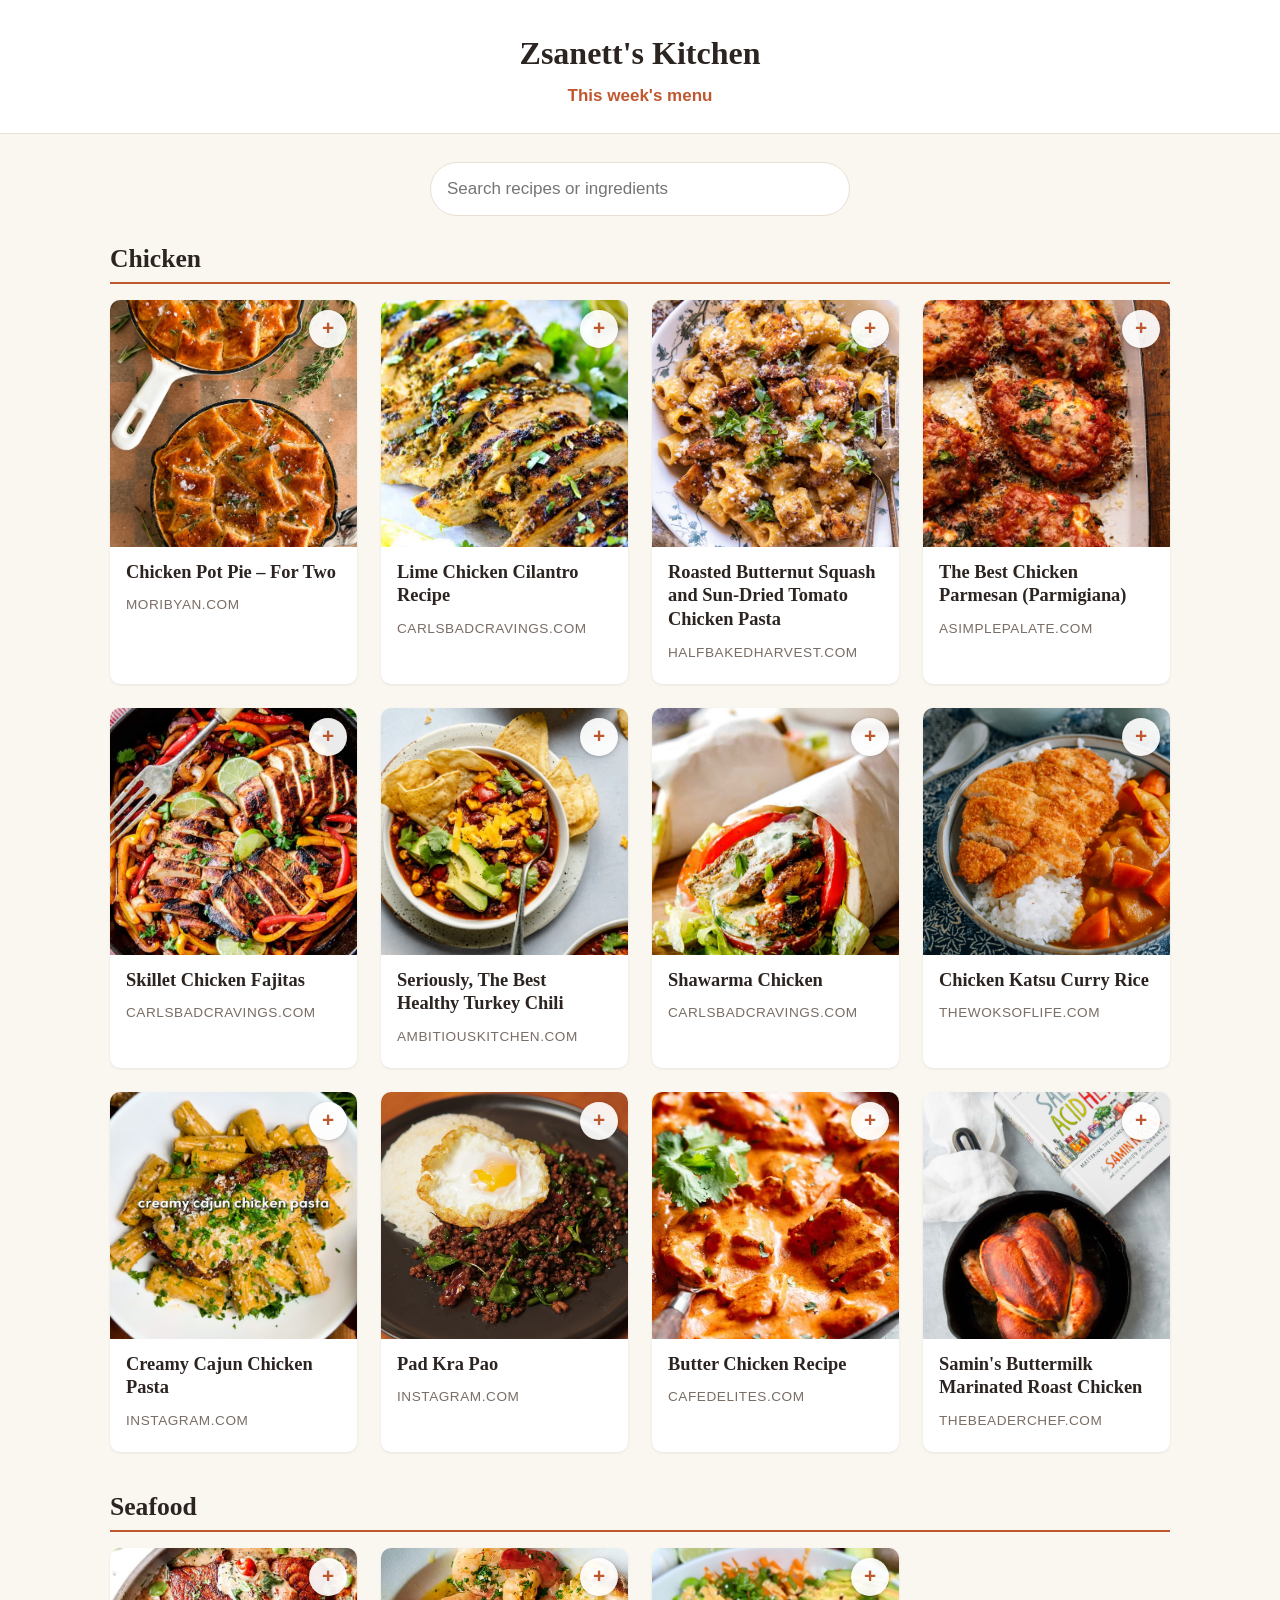
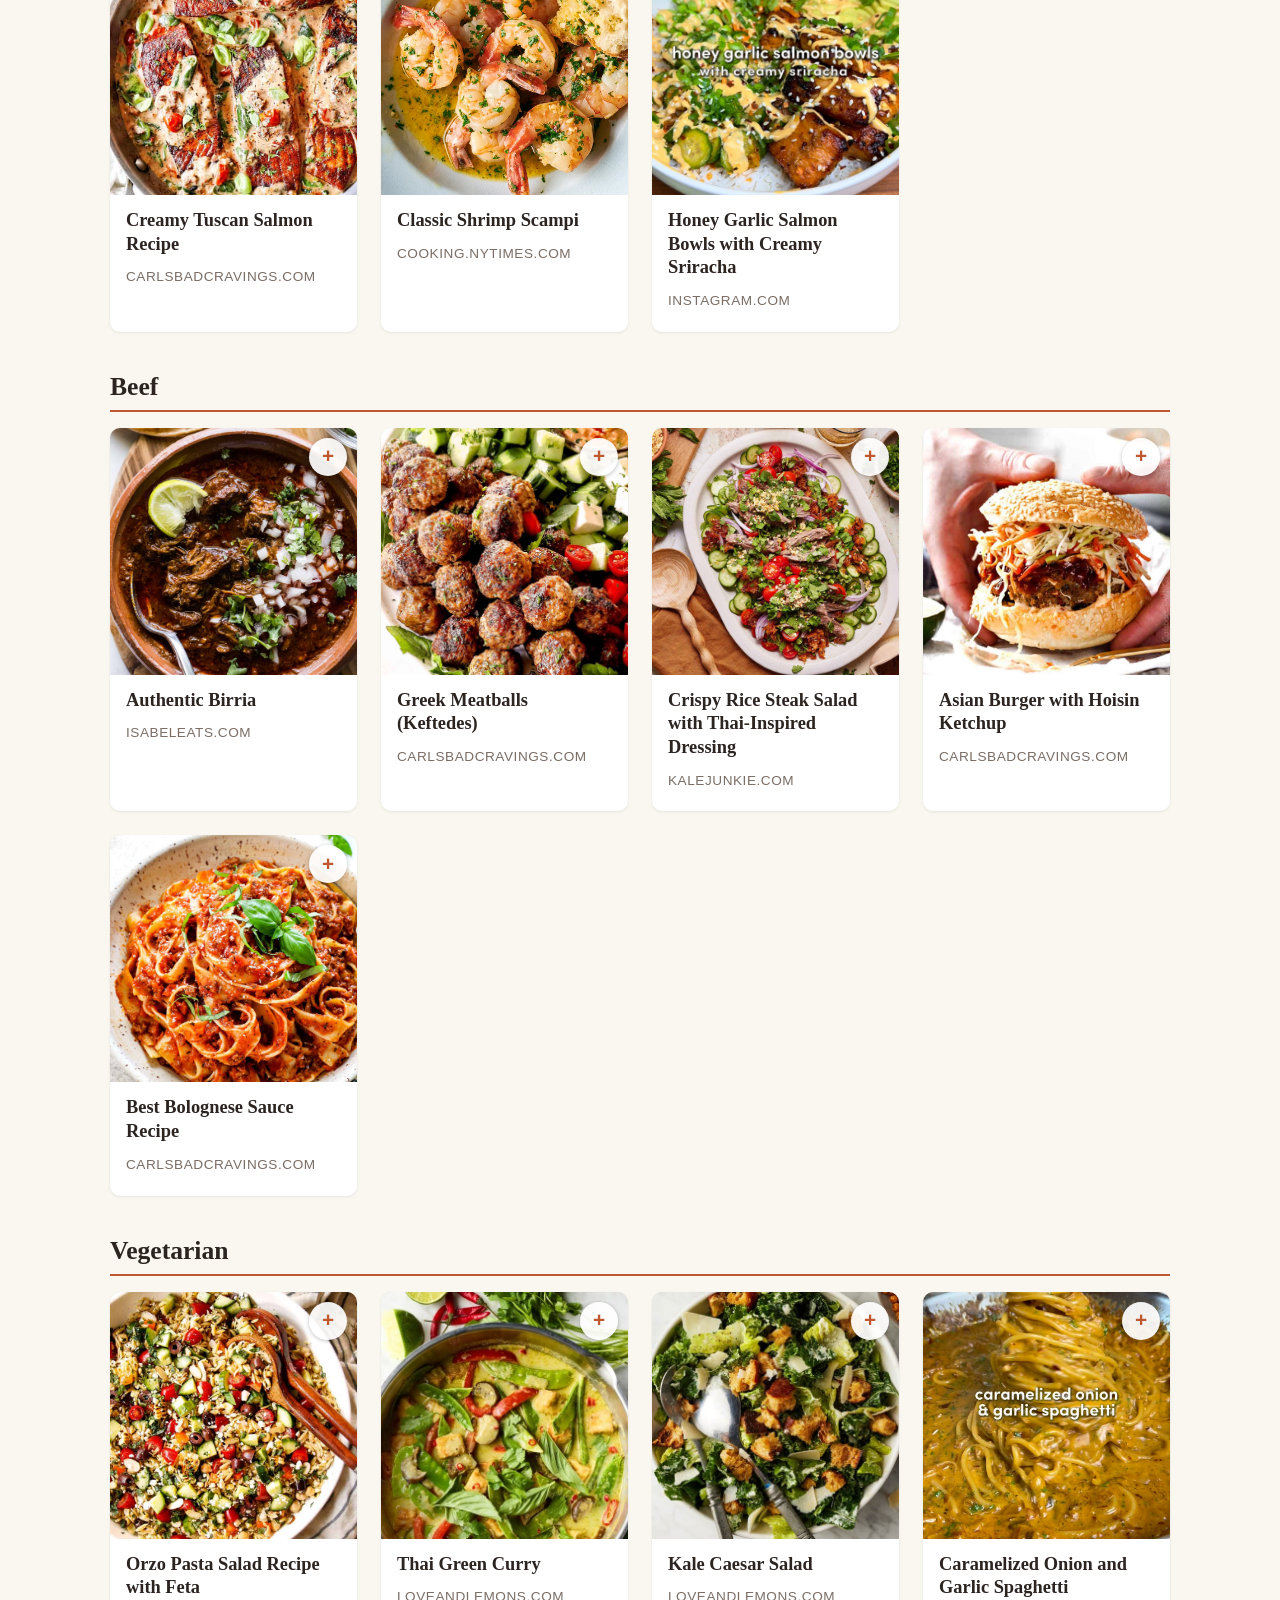
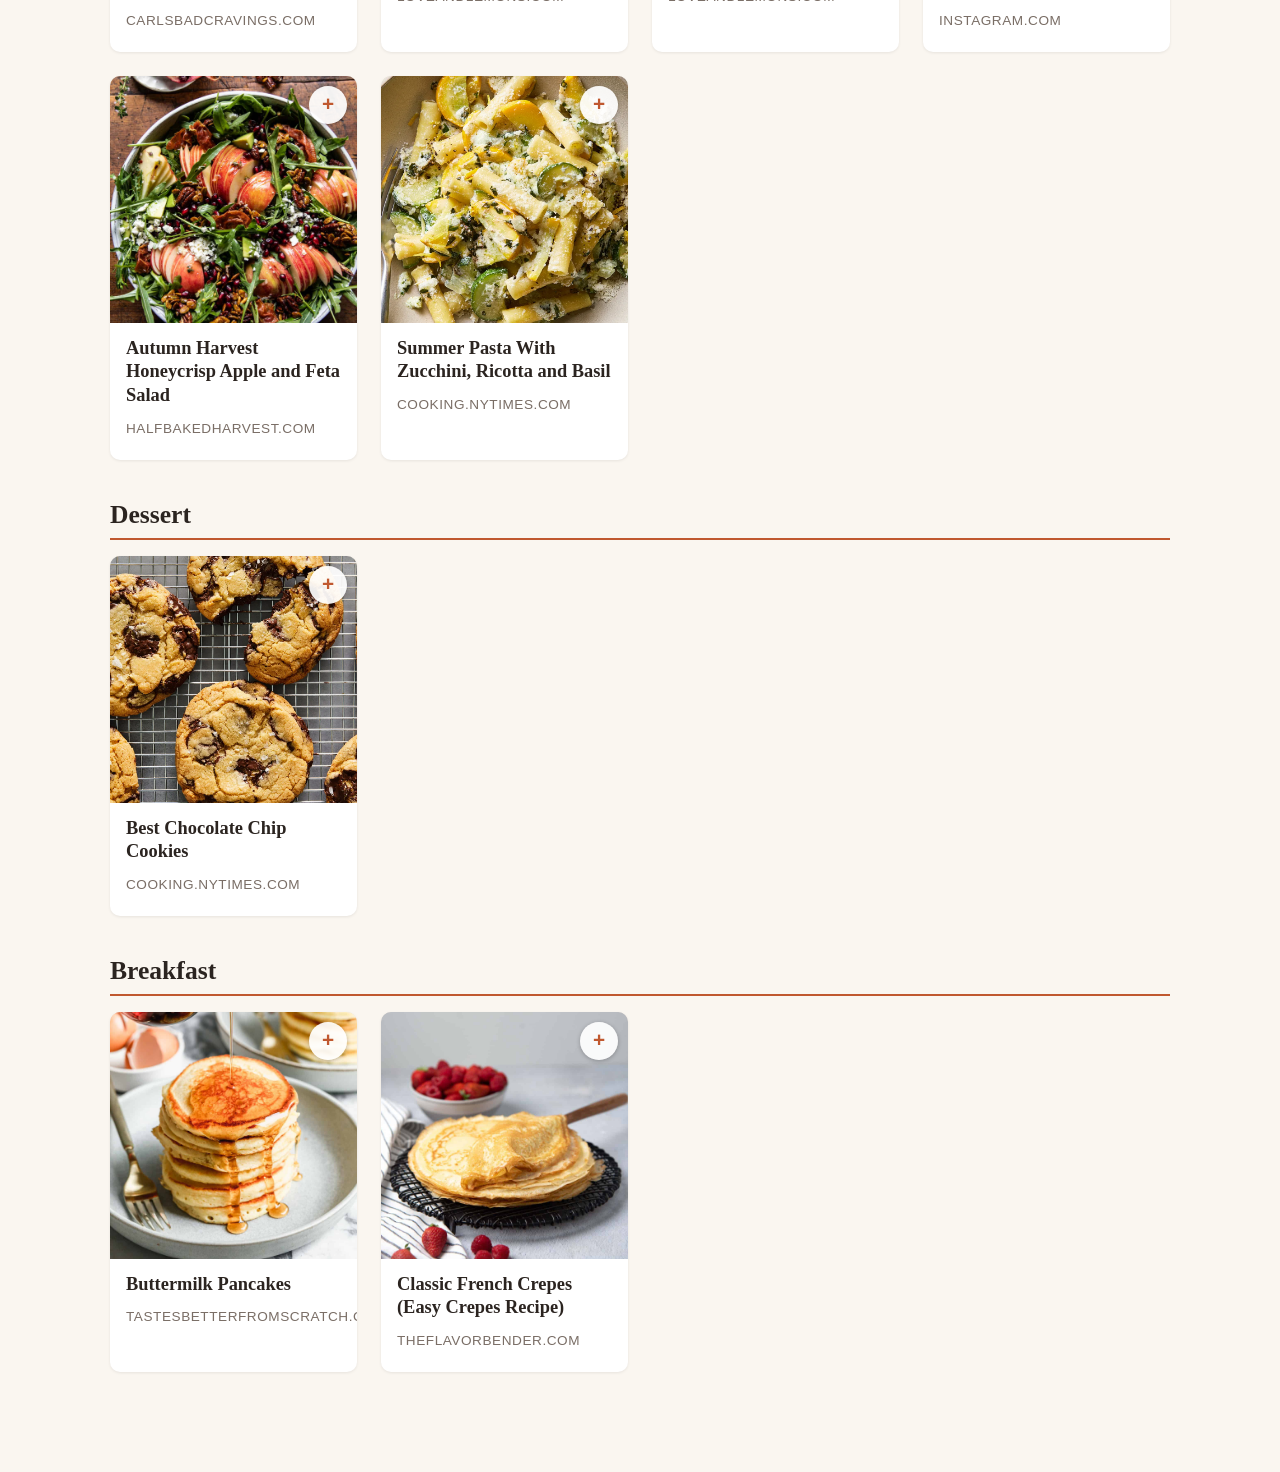
==== commit fbe4d56b: "Show recipe cards 2 across on phones Co-Authored-By: Devin AI <158243242+devin-ai-integration[bot]@u" ====
--- a/index.html
+++ b/index.html
@@ -4,7 +4,7 @@
   <meta charset="utf-8">
   <meta name="viewport" content="width=device-width, initial-scale=1">
   <title>Zsanett's Kitchen</title>
-  <link rel="stylesheet" href="styles.css?v=5">
+  <link rel="stylesheet" href="styles.css?v=6">
 </head>
 <body>
   <header class="site-header">
@@ -15,7 +15,7 @@
     <input id="search" class="search" type="search" placeholder="Search recipes or ingredients" aria-label="Search recipes">
     <div id="grid" aria-live="polite"></div>
   </main>
-  <script src="js/app.js?v=5"></script>
+  <script src="js/app.js?v=6"></script>
   <script>RecipeBox.renderGrid();</script>
 </body>
 </html>
--- a/styles.css
+++ b/styles.css
@@ -81,6 +81,17 @@
   .recipe-title h1 { font-size: 1.7rem; }
   .recipe-body { gap: 24px; }
 }
+@media (max-width: 600px) {
+  .wrap { padding: 0 12px 40px; }
+  .site-header { padding: 24px 12px 16px; margin-bottom: 20px; }
+  .group { margin-bottom: 28px; }
+  .group-title { font-size: 1.3rem; margin-bottom: 12px; }
+  .grid { grid-template-columns: repeat(2, minmax(0, 1fr)); gap: 12px; }
+  .card-body { padding: 8px 10px 10px; }
+  .card h3 { font-size: .95rem; margin-bottom: 2px; }
+  .card .source { font-size: .65rem; }
+  .add-btn { top: 6px; right: 6px; width: 30px; height: 30px; font-size: 1.1rem; }
+}
 
 @media print {
   .site-header, .back, .btn, .add-btn { display: none; }
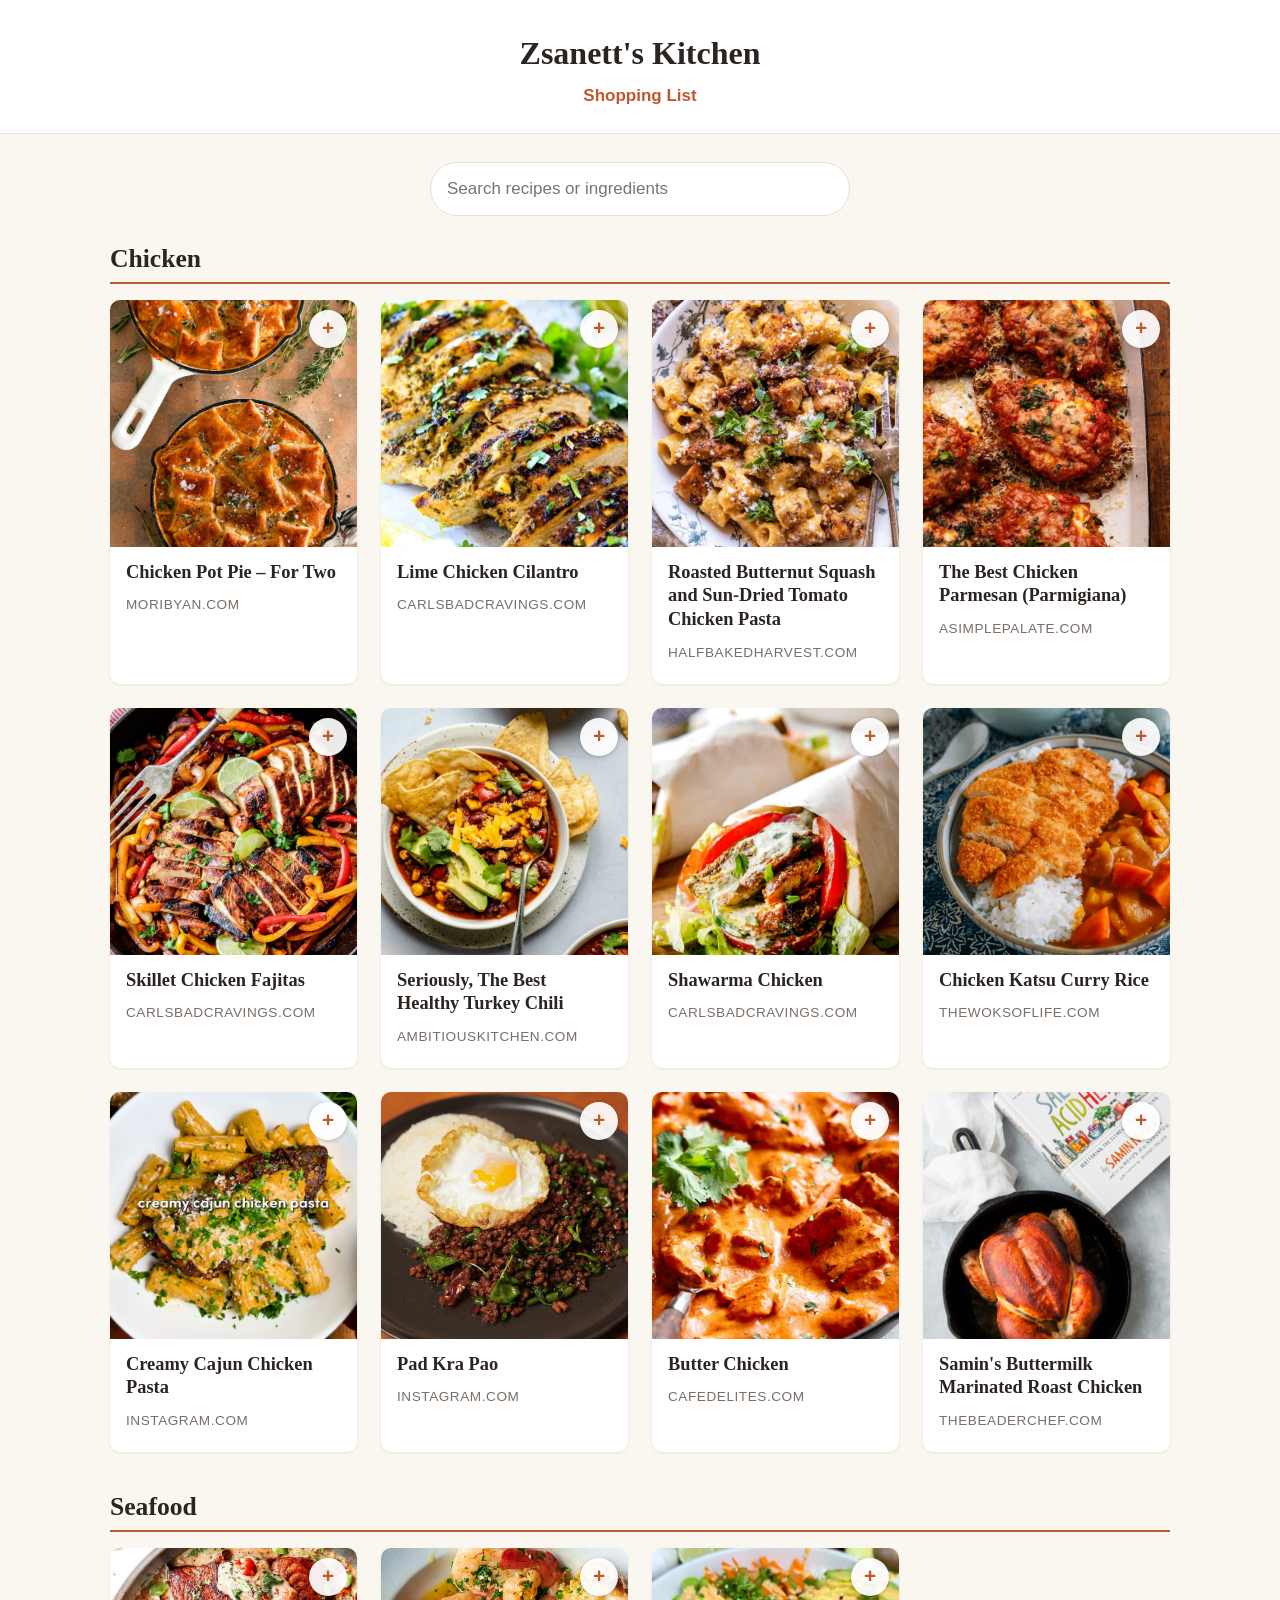
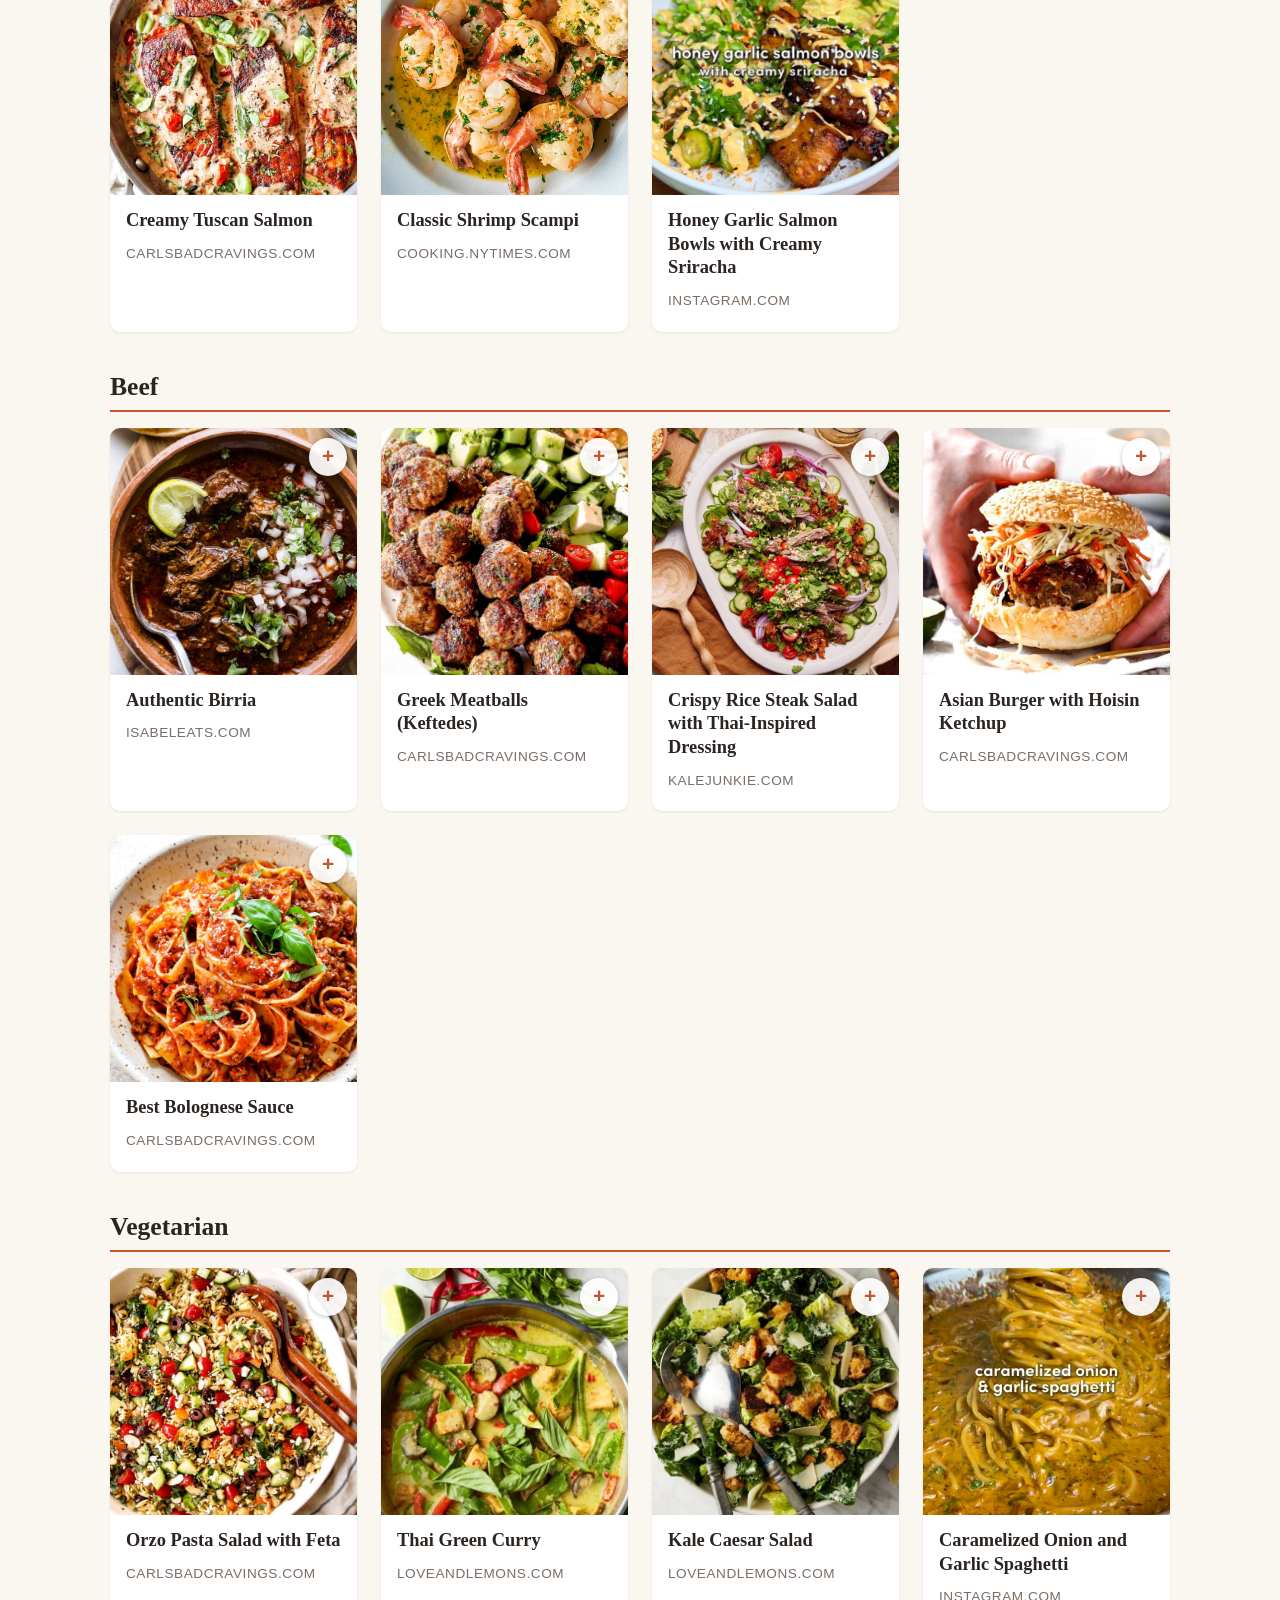
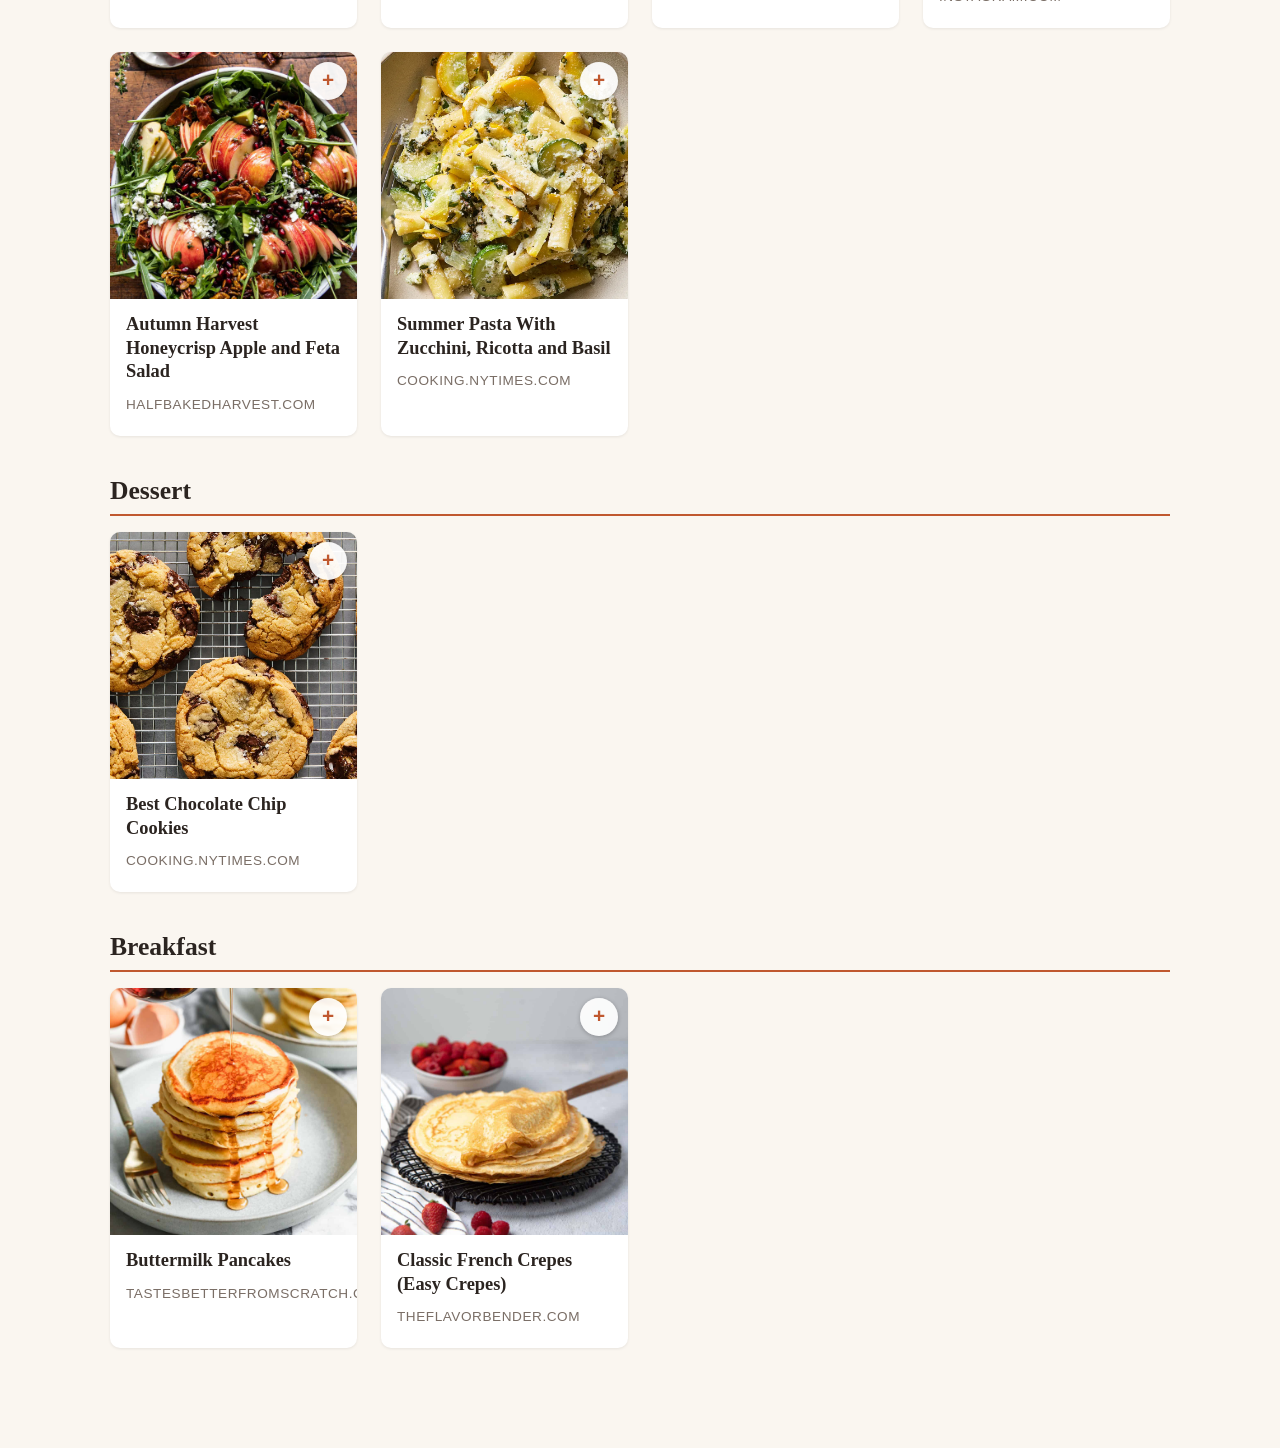
==== commit 8971ae78: "Rename the menu to Shopping List and drop 'Recipe' from titles Co-Authored-By: Devin AI <158243242+d" ====
--- a/index.html
+++ b/index.html
@@ -4,18 +4,18 @@
   <meta charset="utf-8">
   <meta name="viewport" content="width=device-width, initial-scale=1">
   <title>Zsanett's Kitchen</title>
-  <link rel="stylesheet" href="styles.css?v=6">
+  <link rel="stylesheet" href="styles.css?v=7">
 </head>
 <body>
   <header class="site-header">
     <a class="brand" href="./">Zsanett's Kitchen</a>
-    <a class="menu-link" href="menu.html">This week's menu <span id="menu-count" class="count"></span></a>
+    <a class="menu-link" href="menu.html">Shopping List <span id="menu-count" class="count"></span></a>
   </header>
   <main class="wrap">
     <input id="search" class="search" type="search" placeholder="Search recipes or ingredients" aria-label="Search recipes">
     <div id="grid" aria-live="polite"></div>
   </main>
-  <script src="js/app.js?v=6"></script>
+  <script src="js/app.js?v=7"></script>
   <script>RecipeBox.renderGrid();</script>
 </body>
 </html>
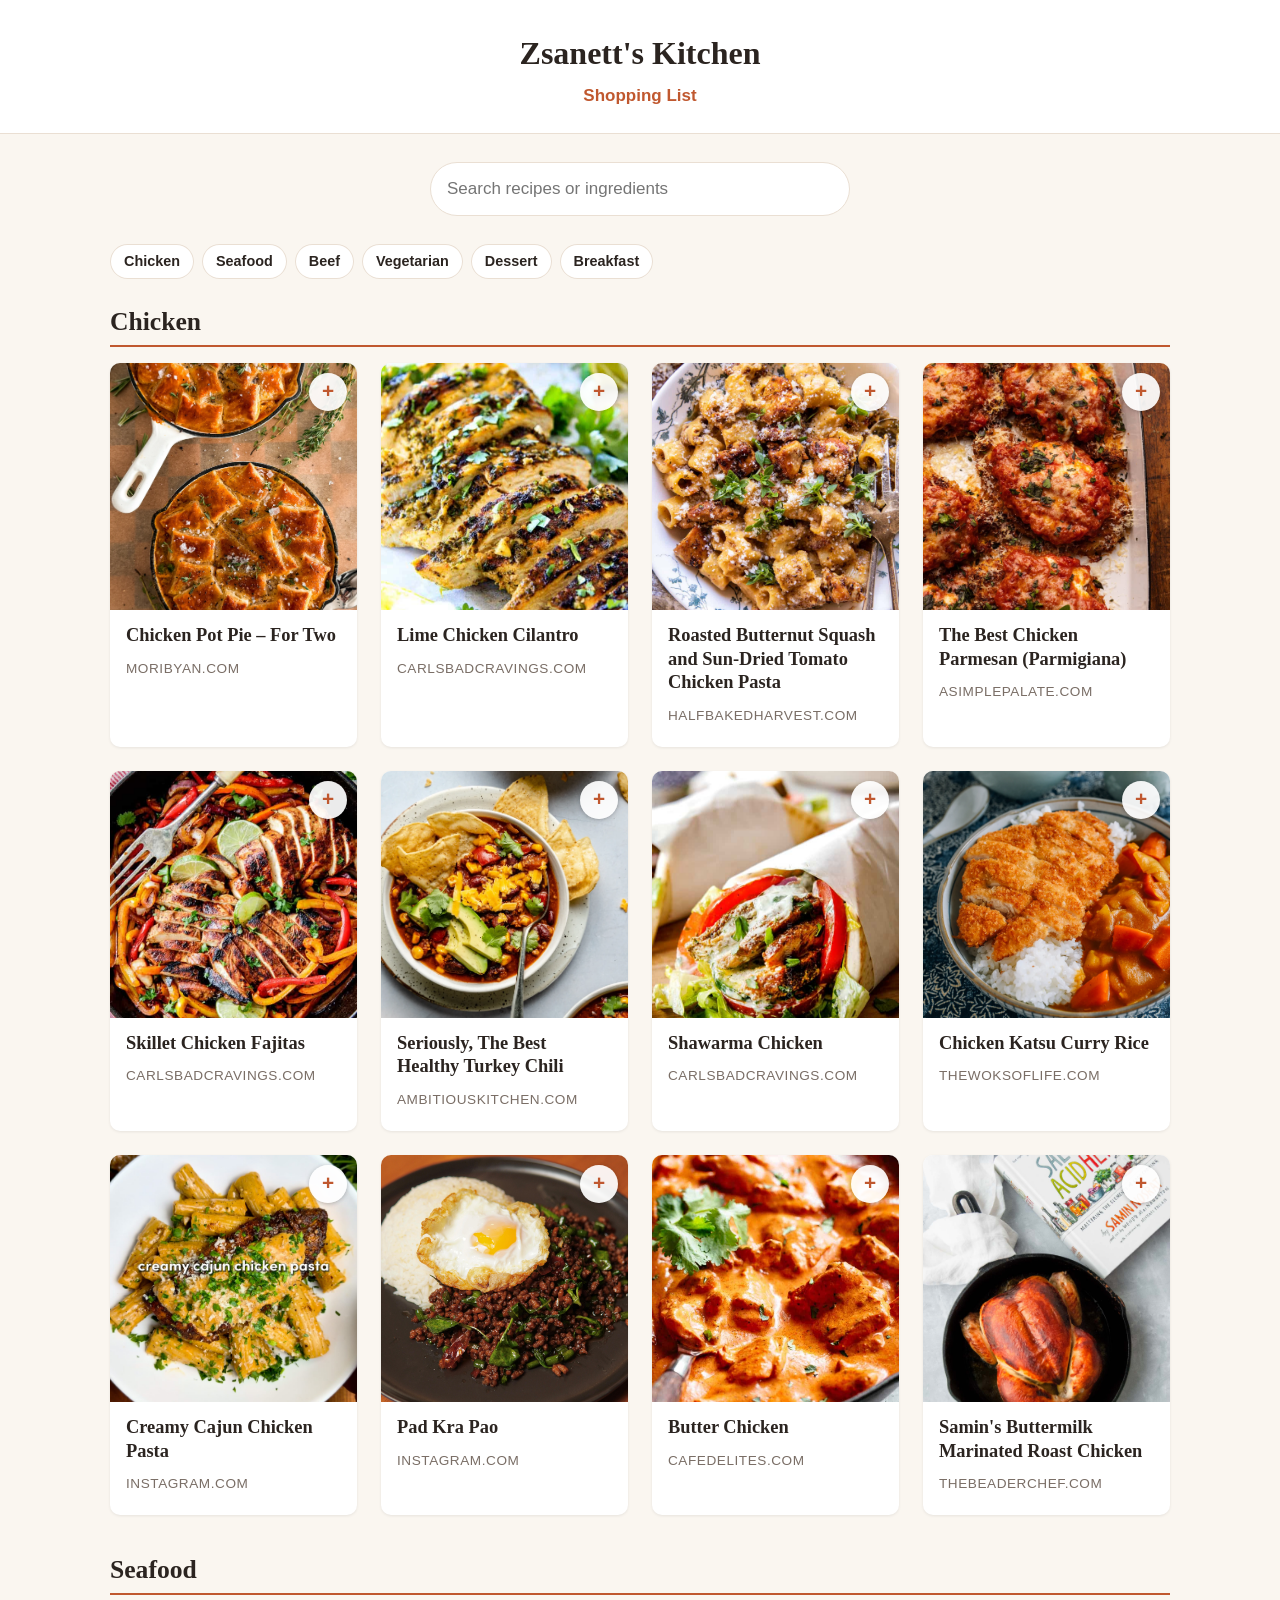
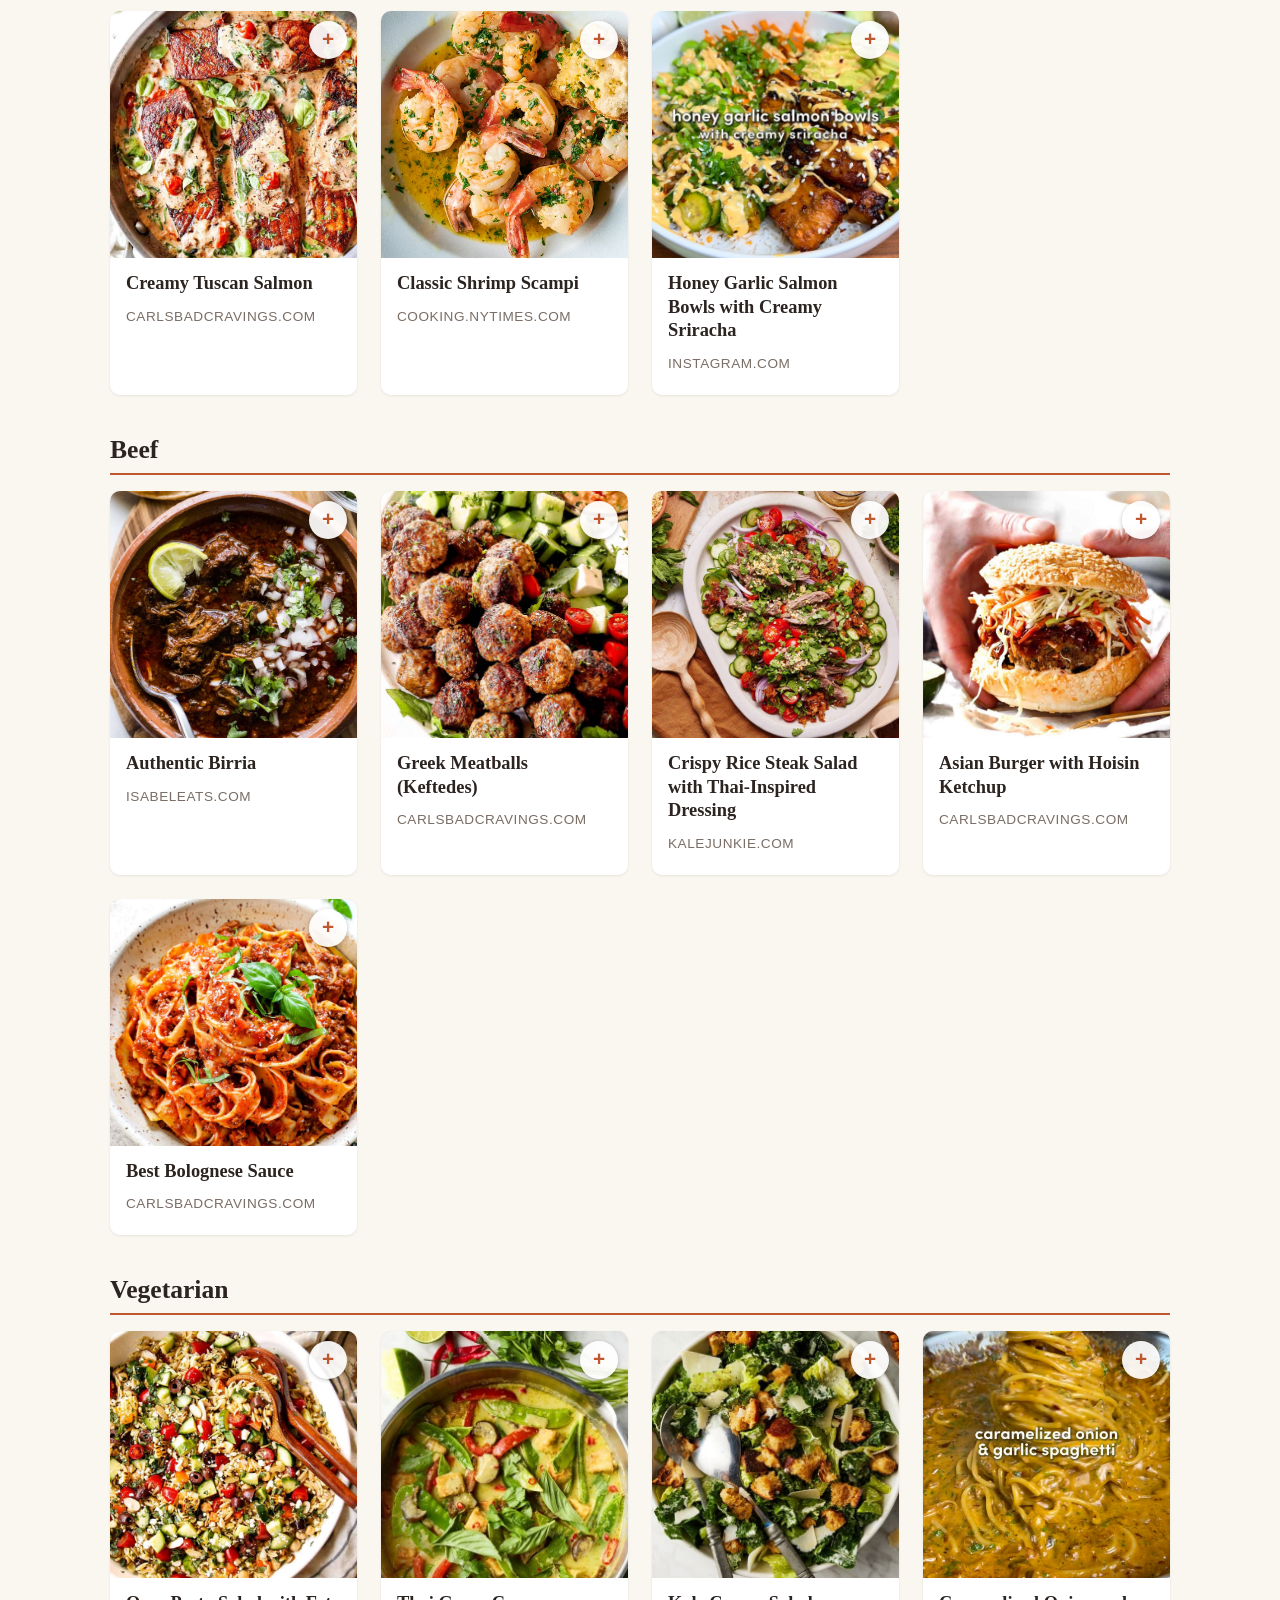
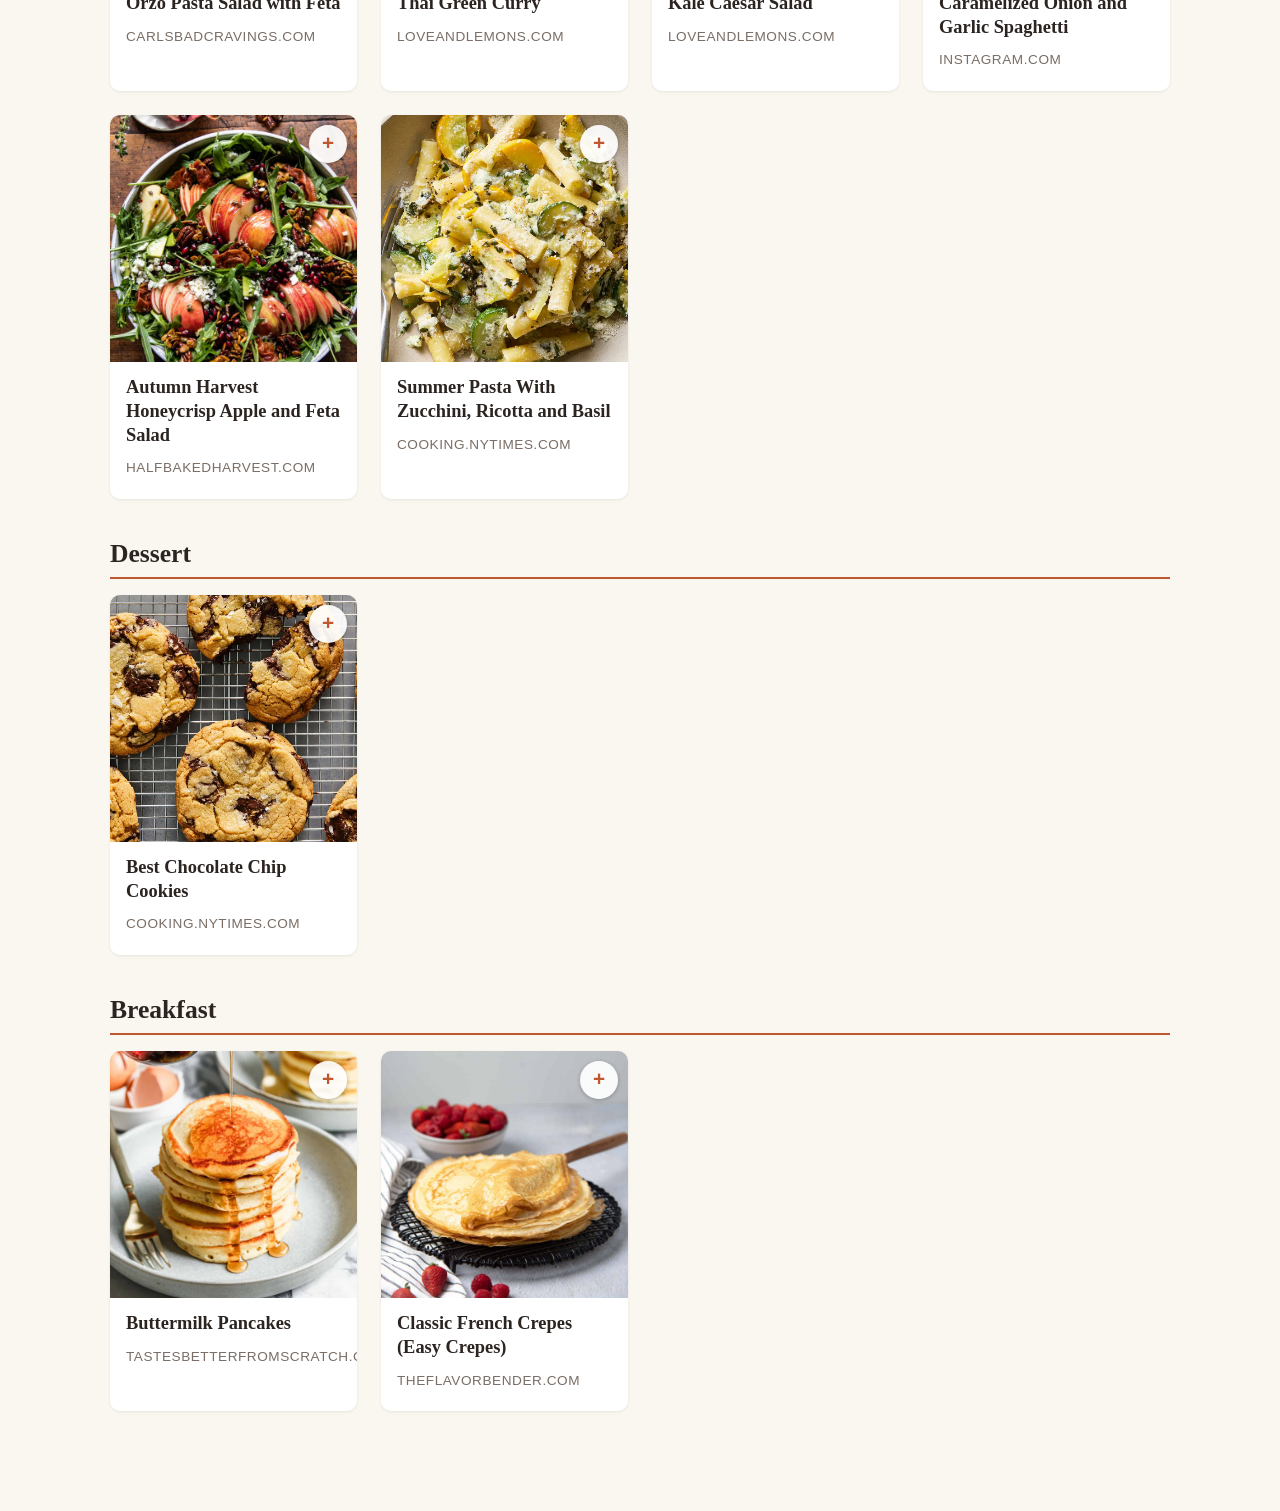
==== commit 14b817ab: "Add cook mode, your own Shopping List items, and a category jump bar Co-Authored-By: Devin AI <15824" ====
--- a/index.html
+++ b/index.html
@@ -4,7 +4,7 @@
   <meta charset="utf-8">
   <meta name="viewport" content="width=device-width, initial-scale=1">
   <title>Zsanett's Kitchen</title>
-  <link rel="stylesheet" href="styles.css?v=7">
+  <link rel="stylesheet" href="styles.css?v=8">
 </head>
 <body>
   <header class="site-header">
@@ -13,9 +13,10 @@
   </header>
   <main class="wrap">
     <input id="search" class="search" type="search" placeholder="Search recipes or ingredients" aria-label="Search recipes">
+    <nav id="jump" class="jump" aria-label="Jump to a section"></nav>
     <div id="grid" aria-live="polite"></div>
   </main>
-  <script src="js/app.js?v=7"></script>
+  <script src="js/app.js?v=8"></script>
   <script>RecipeBox.renderGrid();</script>
 </body>
 </html>
--- a/styles.css
+++ b/styles.css
@@ -61,6 +61,35 @@
 .shopping h3 { font: 700 1rem var(--sans); text-transform: uppercase; letter-spacing: .05em; color: var(--muted); margin: 22px 0 6px; }
 .from { display: block; color: var(--muted); font-size: .8rem; }
 
+.jump { position: sticky; top: 0; z-index: 5; display: flex; gap: 8px; overflow-x: auto; padding: 10px 0; margin: -10px 0 18px; background: var(--bg); scrollbar-width: none; }
+.jump::-webkit-scrollbar { display: none; }
+.jump:empty { display: none; }
+.jump a { flex-shrink: 0; padding: 6px 14px; border-radius: 999px; background: var(--card); box-shadow: inset 0 0 0 1px var(--line); color: var(--ink); font-weight: 600; font-size: .9rem; text-decoration: none; }
+.jump a:hover, .jump a:focus-visible { box-shadow: inset 0 0 0 2px var(--accent); color: var(--accent); }
+.group { scroll-margin-top: 64px; }
+
+.add-item { display: flex; gap: 8px; margin: 18px 0 4px; }
+.add-item input { flex: 1; min-width: 0; padding: 10px 14px; font: inherit; border: 1px solid var(--line); border-radius: 999px; background: var(--bg); }
+.add-item input:focus { outline: 2px solid var(--accent); outline-offset: 1px; }
+.add-item .btn { margin: 0; }
+.ingredients li.own { display: flex; align-items: center; }
+.ingredients li.own label { flex: 1; }
+
+.cook-note:empty { display: none; }
+.cook-note { margin: 10px 0 0; color: var(--muted); font-size: .9rem; }
+body.cook .site-header, body.cook .back, body.cook .hero, body.cook .btn-menu, body.cook .actions .btn:not(.btn-cook) { display: none; }
+body.cook { font-size: 21px; }
+body.cook .recipe-head { grid-template-columns: 1fr; position: sticky; top: 0; z-index: 5; background: var(--card); }
+body.cook .recipe-title { padding: 14px 20px; }
+body.cook .recipe-title h1 { font-size: 1.4rem; margin: 0; }
+body.cook .recipe-title .source { display: none; }
+body.cook .recipe-body { grid-template-columns: 1fr; gap: 28px; }
+body.cook .wrap { padding-top: 12px; }
+body.cook .method li { cursor: pointer; padding-bottom: 24px; }
+body.cook .method li.done { color: var(--muted); text-decoration: line-through; }
+body.cook .method li.done::before { background: var(--muted); content: '✓'; }
+body.cook .method li.current { background: #fdf0e8; border-radius: 8px; box-shadow: -8px 0 0 #fdf0e8, 8px 0 0 #fdf0e8; }
+
 .recipe-body { display: grid; grid-template-columns: minmax(0, 1fr) minmax(0, 1.6fr); gap: 40px; padding: 28px 32px 36px; }
 .recipe-body h2 { font: 700 1.4rem var(--serif); margin: 0 0 14px; padding-bottom: 8px; border-bottom: 2px solid var(--accent); }
 .recipe-body h3 { font: 700 1rem var(--sans); text-transform: uppercase; letter-spacing: .05em; color: var(--muted); margin: 22px 0 8px; }
@@ -90,11 +119,12 @@
   .card-body { padding: 8px 10px 10px; }
   .card h3 { font-size: .95rem; margin-bottom: 2px; }
   .card .source { font-size: .65rem; }
+  .group { scroll-margin-top: 56px; }
   .add-btn { top: 6px; right: 6px; width: 30px; height: 30px; font-size: 1.1rem; }
 }
 
 @media print {
-  .site-header, .back, .btn, .add-btn { display: none; }
+  .site-header, .back, .btn, .add-btn, .jump, .cook-note { display: none; }
   body { background: #fff; }
   .recipe-card { border: 0; }
   .recipe-head { grid-template-columns: 200px 1fr; }
